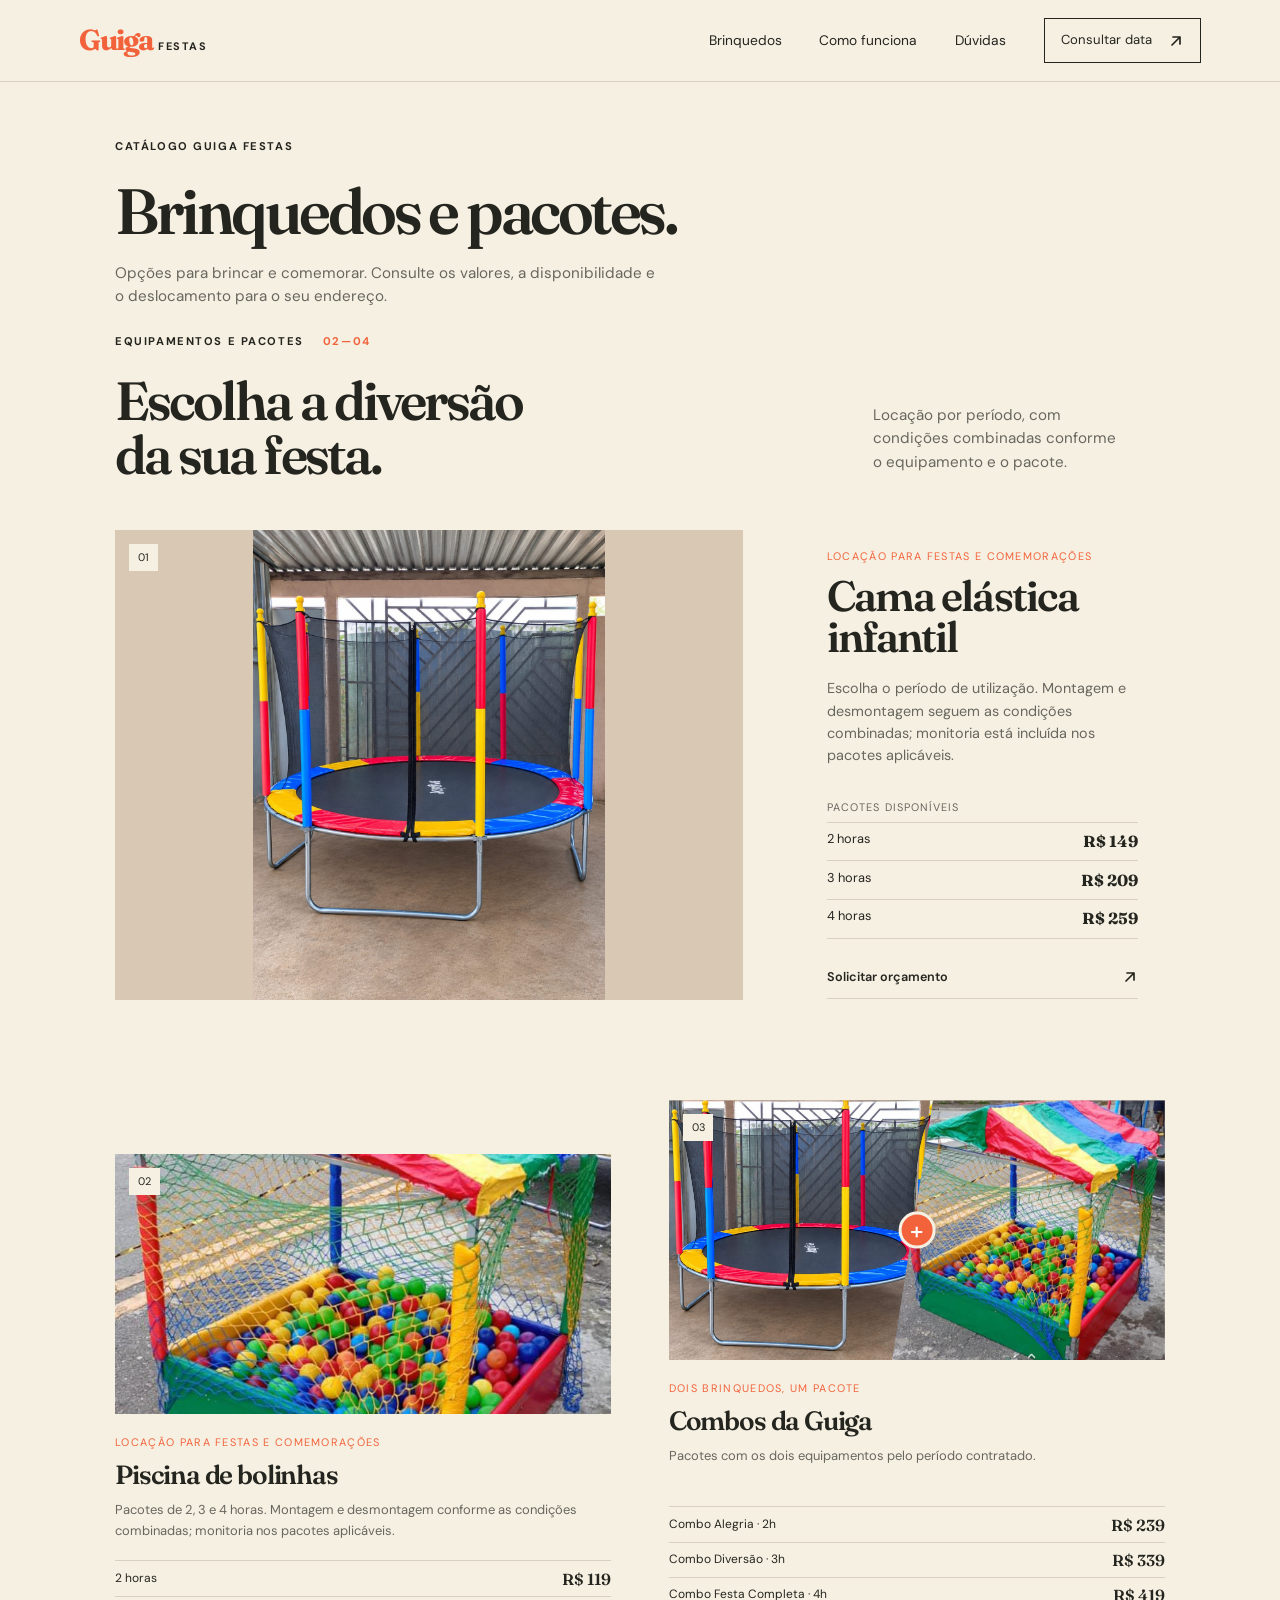
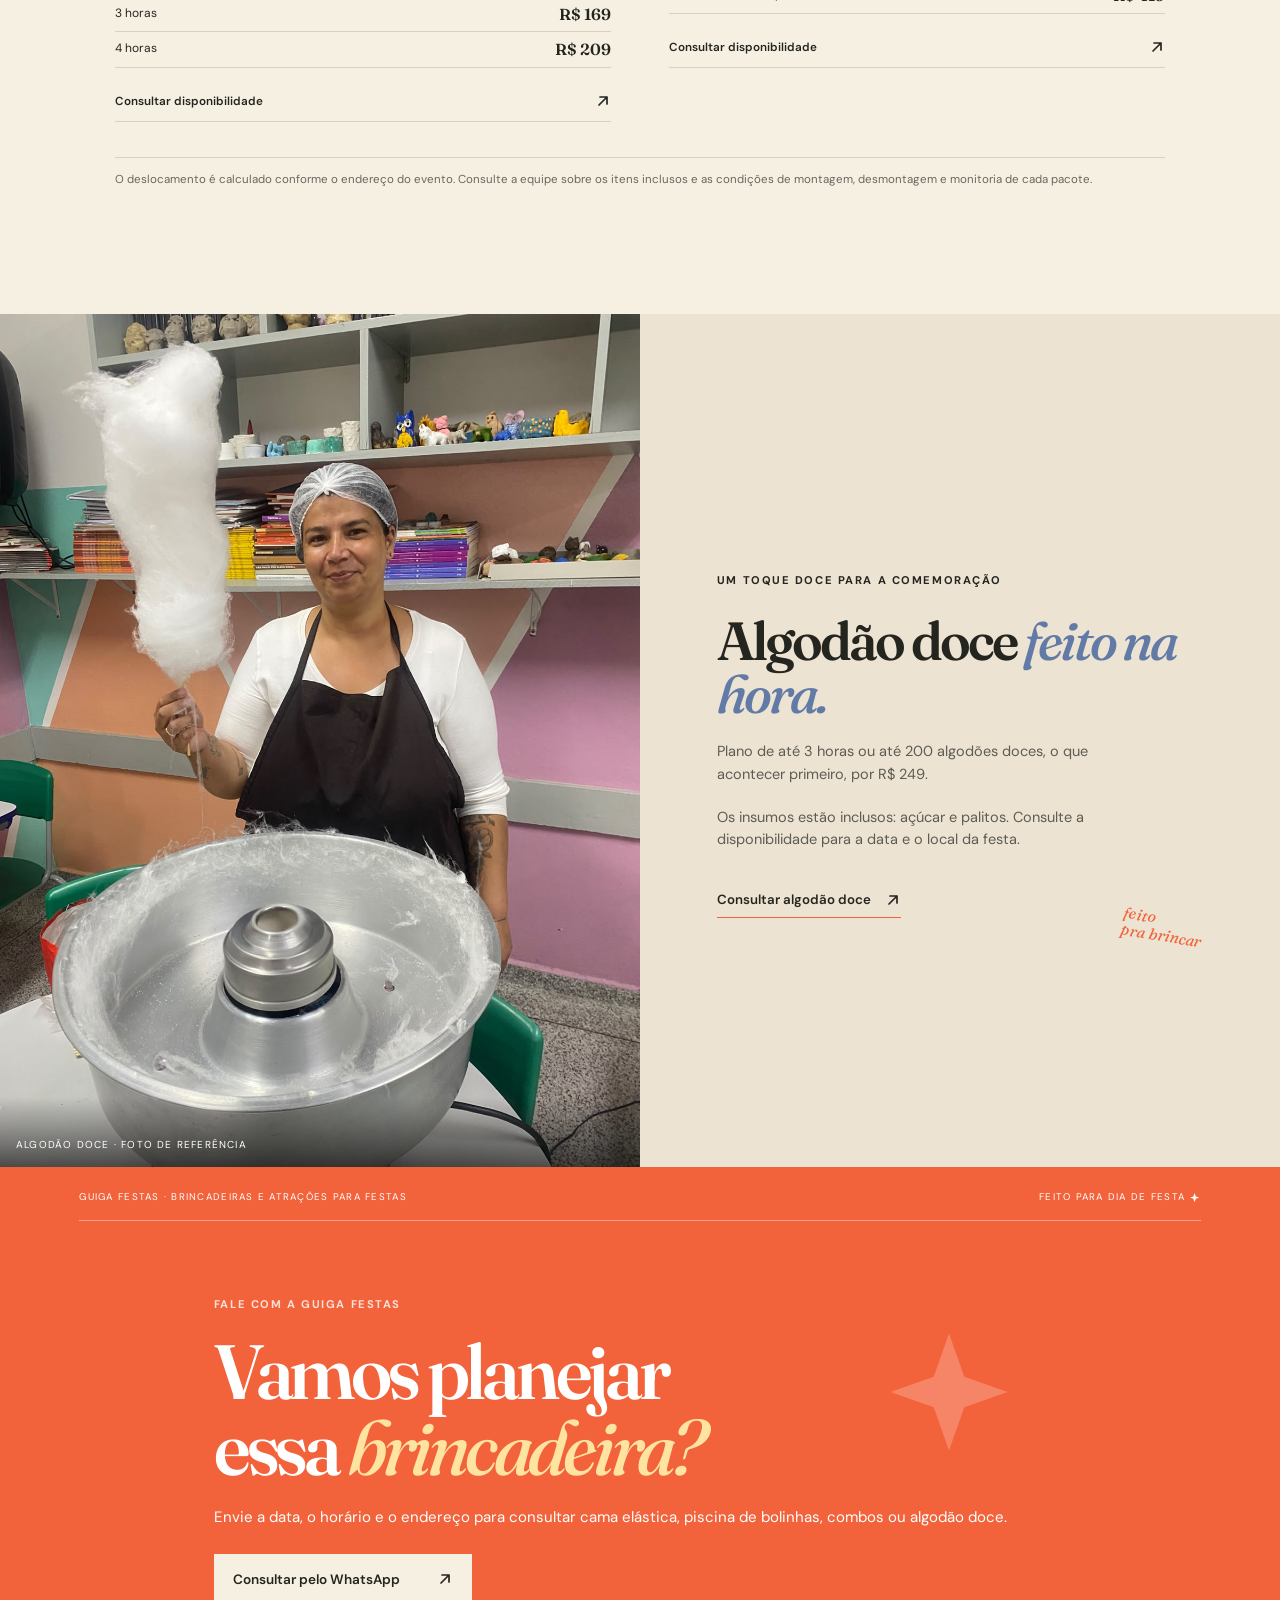
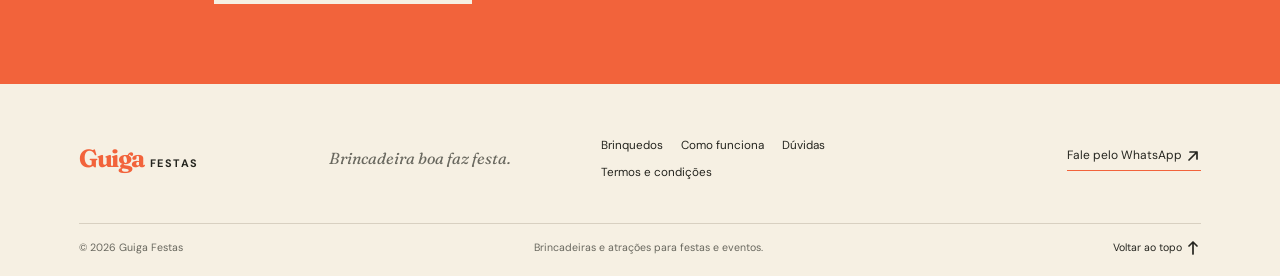
==== brinquedos.html @ c8b3c11b "Divide site Guiga Festas em páginas" ====
<!doctype html>
<html lang="pt-BR">
<head>
  <meta charset="utf-8">
  <meta name="viewport" content="width=device-width, initial-scale=1">
  <meta name="theme-color" content="#f6f0e3">
  <meta name="description" content="Conheça cama elástica, piscina de bolinhas, combos e algodão doce da Guiga Festas. Consulte pacotes e disponibilidade.">
  <title>Brinquedos e pacotes — Guiga Festas</title>
  <link rel="preconnect" href="https://fonts.googleapis.com">
  <link rel="preconnect" href="https://fonts.gstatic.com" crossorigin>
  <link href="https://fonts.googleapis.com/css2?family=DM+Sans:wght@400;500;600;700&family=Fraunces:opsz,wght@9..144,500;9..144,600;9..144,700&display=swap" rel="stylesheet">
  <link rel="stylesheet" href="styles.css">
  <script src="script.js" defer></script>
</head>
<body id="topo">
  <a class="skip-link" href="#conteudo">Pular para o conteúdo</a>
  <header class="site-header">
    <a class="wordmark" href="index.html#inicio" aria-label="Guiga Festas, início"><span>Guiga</span><small>Festas</small></a>
    <button class="menu-toggle" aria-expanded="false" aria-controls="main-nav"><span class="menu-lines"></span><span class="sr-only">Abrir menu</span></button>
    <nav id="main-nav" class="main-nav" aria-label="Navegação principal">
      <a href="brinquedos.html">Brinquedos</a><a href="como-funciona.html">Como funciona</a><a href="duvidas.html">Dúvidas</a>
      <a class="nav-cta" data-whatsapp="Quero pedir um orçamento" href="#">Consultar data <svg class="ui-icon" viewBox="0 0 16 16" aria-hidden="true" focusable="false"><path d="M4 12 12 4M5 4h7v7"/></svg></a>
    </nav>
  </header>
  <main id="conteudo">
    <div class="page-heading page-heading-compact section-wrap"><p class="eyebrow">Catálogo Guiga Festas</p><h1>Brinquedos e pacotes.</h1><p>Opções para brincar e comemorar. Consulte os valores, a disponibilidade e o deslocamento para o seu endereço.</p></div>
<section class="catalog section-wrap" id="brinquedos" aria-labelledby="catalog-title">
      <div class="section-heading"><div><p class="eyebrow">Equipamentos e pacotes <span>02—04</span></p><h2 id="catalog-title">Escolha a diversão<br>da sua festa.</h2></div><p class="section-lede">Locação por período, com condições combinadas conforme o equipamento e o pacote.</p></div>
      <article class="product-feature">
        <div class="product-photo feature-photo"><img src="assets/cama-elastica.jpg" alt="Cama elástica colorida com rede de proteção da Guiga Festas" loading="lazy"><span class="photo-index">01</span></div>
        <div class="product-info feature-info"><p class="product-kicker">Locação para festas e comemorações</p><h3>Cama elástica<br>infantil</h3><p>Escolha o período de utilização. Montagem e desmontagem seguem as condições combinadas; monitoria está incluída nos pacotes aplicáveis.</p><div class="feature-packages"><p class="package-label">Pacotes disponíveis</p><ul><li><span>2 horas</span><strong>R$ 149</strong></li><li><span>3 horas</span><strong>R$ 209</strong></li><li><span>4 horas</span><strong>R$ 259</strong></li></ul></div><a class="arrow-link" href="#consultar" data-whatsapp="Cama elástica infantil">Solicitar orçamento <svg class="ui-icon" viewBox="0 0 16 16" aria-hidden="true" focusable="false"><path d="M4 12 12 4M5 4h7v7"/></svg></a></div>
      </article>
      <div class="product-grid">
        <article class="product-item product-balls"><div class="product-photo"><img src="assets/piscina-bolinhas.jpg" alt="Piscina de bolinhas colorida da Guiga Festas" loading="lazy"><span class="photo-index">02</span></div><div class="item-title"><div><p class="product-kicker">Locação para festas e comemorações</p><h3>Piscina de bolinhas</h3></div></div><p>Pacotes de 2, 3 e 4 horas. Montagem e desmontagem conforme as condições combinadas; monitoria nos pacotes aplicáveis.</p><ul class="package-list" aria-label="Pacotes de piscina de bolinhas"><li><span>2 horas</span><strong>R$ 119</strong></li><li><span>3 horas</span><strong>R$ 169</strong></li><li><span>4 horas</span><strong>R$ 209</strong></li></ul><a class="arrow-link" href="#consultar" data-whatsapp="Piscina de bolinhas">Consultar disponibilidade <svg class="ui-icon" viewBox="0 0 16 16" aria-hidden="true" focusable="false"><path d="M4 12 12 4M5 4h7v7"/></svg></a></article>
        <article class="product-item product-combo"><div class="product-photo combo-visual"><img class="combo-trampoline" src="assets/cama-elastica.jpg" alt="Cama elástica incluída no combo" loading="lazy"><img class="combo-balls" src="assets/piscina-bolinhas.jpg" alt="Piscina de bolinhas incluída no combo" loading="lazy"><span class="combo-plus" aria-hidden="true">+</span><span class="photo-index">03</span></div><div class="item-title"><div><p class="product-kicker">Dois brinquedos, um pacote</p><h3>Combos da Guiga</h3></div></div><p>Pacotes com os dois equipamentos pelo período contratado.</p><ul class="package-list" aria-label="Pacotes combo"><li><span>Combo Alegria · 2h</span><strong>R$ 239</strong></li><li><span>Combo Diversão · 3h</span><strong>R$ 339</strong></li><li><span>Combo Festa Completa · 4h</span><strong>R$ 419</strong></li></ul><a class="arrow-link" href="#consultar" data-whatsapp="Combo cama elástica + piscina de bolinhas">Consultar disponibilidade <svg class="ui-icon" viewBox="0 0 16 16" aria-hidden="true" focusable="false"><path d="M4 12 12 4M5 4h7v7"/></svg></a></article>
      </div>
      <p class="price-note">O deslocamento é calculado conforme o endereço do evento. Consulte a equipe sobre os itens inclusos e as condições de montagem, desmontagem e monitoria de cada pacote.</p>
    </section><section class="about" aria-labelledby="about-title"><div class="about-photo"><img src="assets/algodao-doce.jpg" alt="Algodão doce sendo preparado para uma festa" loading="lazy"><span class="photo-caption">ALGODÃO DOCE · FOTO DE REFERÊNCIA</span></div><div class="about-copy"><p class="eyebrow">Um toque doce para a comemoração</p><h2 id="about-title">Algodão doce <em>feito na hora.</em></h2><p>Plano de até 3 horas ou até 200 algodões doces, o que acontecer primeiro, por R$ 249.</p><p>Os insumos estão inclusos: açúcar e palitos. Consulte a disponibilidade para a data e o local da festa.</p><a class="text-link" data-whatsapp="Algodão doce — plano de até 3 horas ou até 200 unidades, R$ 249" href="#">Consultar algodão doce <svg class="ui-icon" viewBox="0 0 16 16" aria-hidden="true" focusable="false"><path d="M4 12 12 4M5 4h7v7"/></svg></a><span class="scribble" aria-hidden="true">feito<br>pra brincar</span></div></section><section class="closing" id="consultar"><div class="closing-top"><span>GUIGA FESTAS · BRINCADEIRAS E ATRAÇÕES PARA FESTAS</span><span>FEITO PARA DIA DE FESTA <svg class="star-mark" viewBox="0 0 16 16" aria-hidden="true" focusable="false"><path d="M8 1.5 9.7 6.3 14.5 8 9.7 9.7 8 14.5 6.3 9.7 1.5 8 6.3 6.3 8 1.5Z"/></svg></span></div><div class="closing-body"><p class="eyebrow">Fale com a Guiga Festas</p><h2>Vamos planejar<br>essa <em>brincadeira?</em></h2><p>Envie a data, o horário e o endereço para consultar cama elástica, piscina de bolinhas, combos ou algodão doce.</p><a class="button button-light" data-whatsapp="Quero pedir um orçamento" href="#">Consultar pelo WhatsApp <svg class="ui-icon" viewBox="0 0 16 16" aria-hidden="true" focusable="false"><path d="M4 12 12 4M5 4h7v7"/></svg></a><span class="closing-star" aria-hidden="true"><svg class="star-mark" viewBox="0 0 16 16" aria-hidden="true" focusable="false"><path d="M8 1.5 9.7 6.3 14.5 8 9.7 9.7 8 14.5 6.3 9.7 1.5 8 6.3 6.3 8 1.5Z"/></svg></span></div></section>
  </main>
  <footer class="site-footer"><a class="wordmark footer-mark" href="index.html#inicio"><span>Guiga</span><small>Festas</small></a><p>Brincadeira boa faz festa.</p><nav aria-label="Links do rodapé"><a href="brinquedos.html">Brinquedos</a><a href="como-funciona.html">Como funciona</a><a href="duvidas.html">Dúvidas</a><a href="termos.html">Termos e condições</a></nav><a class="footer-contact" data-whatsapp="Quero pedir um orçamento" href="#">Fale pelo WhatsApp <svg class="ui-icon" viewBox="0 0 16 16" aria-hidden="true" focusable="false"><path d="M4 12 12 4M5 4h7v7"/></svg></a><div class="footer-bottom"><span>© <span id="current-year"></span> Guiga Festas</span><span>Brincadeiras e atrações para festas e eventos.</span><a href="#topo">Voltar ao topo <svg class="ui-icon" viewBox="0 0 16 16" aria-hidden="true" focusable="false"><path d="M8 14V2M4 6l4-4 4 4"/></svg></a></div></footer>
</body>
</html>
---- styles.css ----
:root{--paper:#f6f0e3;--ink:#25251f;--muted:#68675e;--orange:#f2633b;--coral:#e99779;--blue:#627aa6;--line:#d8d0c1;--serif:'Fraunces',Georgia,serif;--sans:'DM Sans',Arial,sans-serif}*{box-sizing:border-box}html{scroll-behavior:smooth;scroll-padding-top:88px}body{margin:0;background:var(--paper);color:var(--ink);font-family:var(--sans);font-size:16px;line-height:1.55}img{display:block;width:100%;height:100%;object-fit:cover}a{color:inherit;text-decoration:none}button{font:inherit}.skip-link{position:absolute;top:-50px;left:1rem;background:var(--ink);color:white;padding:.7rem;z-index:20}.skip-link:focus{top:1rem}.sr-only{position:absolute;width:1px;height:1px;padding:0;margin:-1px;overflow:hidden;clip:rect(0,0,0,0);white-space:nowrap;border:0}.site-header{height:82px;padding:0 6.2%;display:flex;align-items:center;justify-content:space-between;border-bottom:1px solid var(--line);position:relative;z-index:10;background:var(--paper)}.wordmark{display:flex;align-items:baseline;gap:.35rem;font-family:var(--serif);font-weight:700;letter-spacing:-.06em;font-size:1.8rem;color:var(--orange)}.wordmark small{font:700 .68rem var(--sans);letter-spacing:.14em;text-transform:uppercase;color:var(--ink)}.main-nav{display:flex;align-items:center;gap:2.35rem;font-size:.86rem}.main-nav>a:not(.nav-cta),.site-footer nav a{transition:color .2s}.main-nav>a:hover,.site-footer nav a:hover{color:var(--orange)}.nav-cta{border:1px solid var(--ink);padding:.72rem 1rem;display:flex;gap:1rem;align-items:center;font-size:.82rem}.ui-icon{display:inline-block;width:1rem;height:1rem;flex:none;vertical-align:middle;fill:none;stroke:currentColor;stroke-width:1.7;stroke-linecap:round;stroke-linejoin:round}.menu-toggle{display:none}.hero{position:relative;min-height:610px;padding:46px 6.2% 58px;display:grid;grid-template-columns:.87fr 1.13fr;gap:5.3%;align-items:center;max-width:1600px;margin:auto}.hero-copy{padding:22px 0 30px 4%}.eyebrow{font-size:.7rem;text-transform:uppercase;letter-spacing:.14em;font-weight:700;display:flex;align-items:center;gap:.7rem;margin:0 0 1.5rem}.eyebrow-line{width:28px;height:1px;background:var(--orange)}.hero h1,.section-heading h2,.about-copy h2,.steps h2,.gallery-heading h2,.faq h2,.closing h2{font:600 clamp(3rem,5vw,5.15rem)/.99 var(--serif);letter-spacing:-.055em;margin:0}.hero h1 em,.about-copy h2 em,.closing h2 em{font-weight:500;color:var(--orange)}.hero-intro{max-width:380px;font-size:1.03rem;color:#56564e;margin:1.5rem 0 1.7rem}.hero-actions{display:flex;align-items:center;gap:1.35rem;flex-wrap:wrap}.button{display:inline-flex;align-items:center;justify-content:space-between;gap:2.3rem;padding:.9rem 1.2rem;font-weight:600;font-size:.85rem;min-height:50px;transition:transform .2s,background .2s}.button:hover{transform:translateY(-2px)}.button-dark{background:var(--ink);color:var(--paper)}.button-dark:hover{background:var(--orange)}.text-link{display:inline-flex;align-items:center;gap:.9rem;border-bottom:1px solid var(--orange);padding:.45rem 0;font-size:.83rem;font-weight:600}.hero-note{border-top:1px solid var(--line);padding-top:1rem;margin-top:2.5rem;font-size:.75rem;line-height:1.5;color:var(--muted)}.hero-visual{height:500px;position:relative;background:#dfc3a4}.hero-visual>img{object-position:center 48%}.photo-caption{position:absolute;bottom:0;left:0;right:0;background:linear-gradient(transparent,rgba(0,0,0,.63));color:white;padding:2.5rem 1rem .9rem;display:flex;justify-content:space-between;align-items:end;font-size:.63rem;letter-spacing:.08em;text-transform:uppercase}.photo-caption span:last-child{text-transform:none;letter-spacing:0;font-size:.72rem}.image-stamp{position:absolute;left:-48px;top:30px;width:116px;height:116px;border-radius:50%;background:var(--orange);color:#fff;text-align:center;display:grid;place-content:center;font:600 1rem/1.05 var(--serif);transform:rotate(-9deg);box-shadow:0 0 0 7px var(--paper)}.image-stamp .star-mark{width:1.2rem;height:1.2rem;margin-top:6px;fill:currentColor}.hero-side-label{position:absolute;right:1.4%;top:46%;writing-mode:vertical-rl;font-size:.58rem;letter-spacing:.14em;color:var(--muted)}.service-strip{border-top:1px solid var(--line);border-bottom:1px solid var(--line);margin:0 6.2%;display:flex;justify-content:space-around;align-items:center;gap:1rem;padding:1rem 0;color:#53534a}.service-strip p{font-size:.79rem;margin:0}.service-strip .star-mark{color:var(--orange);width:.7rem;height:.7rem;flex:none;fill:currentColor}.section-wrap{max-width:1440px;margin:auto;padding-left:9%;padding-right:9%}.catalog{padding-top:118px;padding-bottom:125px}.section-heading{display:flex;align-items:end;justify-content:space-between;margin-bottom:3.1rem}.section-heading .eyebrow span,.steps-heading .eyebrow span,.gallery-heading .eyebrow span,.faq-intro .eyebrow span{color:var(--orange);margin-left:.5rem}.section-heading h2,.steps h2,.gallery-heading h2,.faq h2{font-size:clamp(2.8rem,4.2vw,4.2rem)}.section-lede{max-width:250px;margin:0 4% .4rem 0;color:var(--muted);font-size:.95rem}.product-feature{display:grid;grid-template-columns:1.3fr .7fr;gap:8%;align-items:center}.product-photo{display:block;position:relative;overflow:hidden;background:#d9c8b4}.product-photo img{transition:transform .6s cubic-bezier(.2,.7,.2,1)}.product-photo:hover img{transform:scale(1.035)}.feature-photo{height:470px}.feature-photo img{object-fit:contain;background:#d9c8b4}.photo-index{position:absolute;top:14px;left:14px;background:var(--paper);font-size:.68rem;padding:.3rem .55rem}.feature-info{padding:1rem 8% 0 0}.product-kicker{font-size:.68rem;color:var(--orange);text-transform:uppercase;letter-spacing:.12em;margin:0 0 .7rem}.product-info h3,.product-item h3{font:600 2.65rem/.98 var(--serif);letter-spacing:-.045em;margin:0}.feature-info>p:not(.product-kicker){font-size:.9rem;color:var(--muted);max-width:300px;margin:1.15rem 0 2rem}.product-bottom{border-top:1px solid var(--line);padding-top:1rem;display:grid;gap:1.2rem}.price{font-size:.72rem;color:var(--muted)}.price strong{display:block;color:var(--ink);font:600 1.4rem var(--serif);margin-top:.1rem}.arrow-link{display:flex;justify-content:space-between;align-items:center;font-weight:600;font-size:.79rem;border-bottom:1px solid var(--line);padding:.7rem 0;transition:color .2s}.arrow-link:hover{color:var(--orange)}.product-grid{display:grid;grid-template-columns:1fr 1fr;gap:5.5%;margin-top:100px;align-items:start}.product-item .product-photo{height:260px;margin-bottom:1.2rem}.product-balls{margin-top:54px}.product-combo{margin-top:0}.product-slide{margin-top:92px}.item-title{display:flex;justify-content:space-between;align-items:end;gap:.5rem}.item-title h3{font-size:1.65rem}.item-title .price{text-align:right;white-space:nowrap}.item-title .price strong{font-size:1.13rem}.product-item>p:not(.product-kicker){color:var(--muted);font-size:.81rem;min-height:44px}.product-item .arrow-link{font-size:.73rem}.package-list{list-style:none;padding:0;margin:1rem 0 .8rem;border-top:1px solid var(--line)}.package-list li{display:flex;justify-content:space-between;gap:.7rem;padding:.45rem 0;border-bottom:1px solid var(--line);font-size:.75rem}.package-list li strong{font:600 1rem var(--serif);white-space:nowrap}.price-note{font-size:.72rem;color:var(--muted);margin:2.2rem 0 0;border-top:1px solid var(--line);padding-top:.8rem}.about{background:#ece3d2;display:grid;grid-template-columns:1fr 1fr;min-height:580px}.about-photo{position:relative;min-height:580px}.about-photo img{object-position:center 45%}.about-photo .photo-caption{font-size:.63rem;letter-spacing:.12em}.about-copy{padding:100px 13% 90px 12%;position:relative;align-self:center}.about-copy h2{font-size:clamp(2.8rem,4.2vw,4.25rem)}.about-copy h2 em{color:var(--blue)}.about-copy>p:not(.eyebrow){font-size:.91rem;color:#5e5c53;max-width:420px;margin:1.3rem 0}.about-copy .text-link{margin-top:.6rem}.scribble{position:absolute;right:12%;bottom:12%;font:italic 1rem var(--serif);color:var(--orange);transform:rotate(9deg);line-height:1.08}.steps{padding-top:124px;padding-bottom:126px;display:grid;grid-template-columns:.8fr 1.2fr;gap:10%;align-items:start}.steps-list{list-style:none;padding:0;margin:0}.steps-list li{display:grid;grid-template-columns:58px 1fr 28px;gap:1rem;padding:1.55rem 0;border-top:1px solid var(--line);align-items:start}.steps-list li:last-child{border-bottom:1px solid var(--line)}.step-no{font:500 1.65rem var(--serif);color:var(--orange)}.steps-list h3{font:600 1.25rem var(--serif);margin:0}.steps-list p{font-size:.82rem;color:var(--muted);margin:.4rem 0 0;max-width:390px}.step-mark{color:var(--orange);display:flex;align-items:center;justify-content:center}.step-mark .ui-icon{width:1rem;height:1rem}.step-mark .star-mark{width:1rem;height:1rem;fill:currentColor}.party-gallery{position:relative;min-height:630px;background:#e8dcc8;padding:70px 9%;display:grid;grid-template-columns:1.05fr .9fr .92fr;gap:2.4%;align-items:center;overflow:hidden}.gallery-heading{align-self:start;padding-top:24px}.gallery-heading h2{font-size:clamp(2.5rem,3.4vw,3.5rem)}.gallery-heading>p:last-child{font-size:.82rem;color:var(--muted);margin-top:1.2rem}.party-gallery figure{margin:75px 0 0;position:relative}.party-gallery figure img{height:320px}.party-gallery .gallery-one img{height:385px}.party-gallery .gallery-three{margin-top:8px}.party-gallery figcaption{font-size:.63rem;color:var(--muted);padding-top:.5rem}.gallery-doodle{position:absolute;right:11%;top:30px;font:italic 1.1rem var(--serif);color:var(--orange);transform:rotate(8deg)}.faq{padding-top:120px;padding-bottom:130px;display:grid;grid-template-columns:.8fr 1.2fr;gap:11%}.faq-intro>p:not(.eyebrow){font-size:.85rem;color:var(--muted);max-width:290px;margin:1.2rem 0}.faq-intro .text-link{margin-top:.5rem}.faq-list details{border-top:1px solid var(--line)}.faq-list details:last-child{border-bottom:1px solid var(--line)}.faq-list summary{list-style:none;cursor:pointer;position:relative;padding:1.22rem 38px 1.22rem 0;font:600 1.08rem var(--serif)}.faq-list summary::-webkit-details-marker{display:none}.faq-list summary span:before,.faq-list summary span:after{content:"";position:absolute;right:5px;top:50%;width:16px;height:1px;background:var(--orange);transition:transform .2s}.faq-list summary span:after{transform:rotate(90deg)}.faq-list details[open] summary span:after{transform:rotate(0)}.faq-list details p{font-size:.83rem;color:var(--muted);max-width:540px;margin:0;padding:0 30px 1.35rem 0}.closing{background:var(--orange);color:#fff;padding:22px 6.2% 68px;position:relative;overflow:hidden}.closing-top{display:flex;justify-content:space-between;border-bottom:1px solid rgba(255,255,255,.4);padding-bottom:1rem;font-size:.61rem;letter-spacing:.13em}.closing-top .star-mark{width:.7rem;height:.7rem;vertical-align:middle;fill:currentColor}.closing-body{padding:75px 0 12px 12%;position:relative}.closing-body .eyebrow{color:rgba(255,255,255,.8);margin-bottom:1.3rem}.closing h2{font-size:clamp(3.2rem,6vw,5.9rem)}.closing h2 em{color:#ffe3a1}.closing-body>p:not(.eyebrow){margin:1.2rem 0 1.6rem;font-size:.94rem}.button-light{background:var(--paper);color:var(--ink)}.button-light:hover{background:#ffe3a1}.closing-star{position:absolute;right:16%;top:25%;width:9rem;height:9rem;fill:rgba(255,255,255,.22)}.closing-star .star-mark{width:100%;height:100%}.site-footer{padding:48px 6.2% 20px;display:grid;grid-template-columns:1fr 1.1fr 1.2fr 1.3fr;gap:1rem;align-items:center}.footer-mark{font-size:1.55rem}.site-footer>p{font:italic 1rem var(--serif);color:var(--muted)}.site-footer nav{display:flex;gap:1.1rem;font-size:.73rem}.footer-contact{justify-self:end;font-size:.75rem;border-bottom:1px solid var(--orange);padding-bottom:.35rem}.footer-bottom{grid-column:1/-1;border-top:1px solid var(--line);margin-top:1.4rem;padding-top:1rem;display:flex;justify-content:space-between;gap:1rem;color:var(--muted);font-size:.66rem}.footer-bottom a{color:var(--ink)}:focus-visible{outline:3px solid var(--blue);outline-offset:4px}
@media(max-width:1000px){.hero{padding-left:5%;padding-right:5%;gap:4%;grid-template-columns:.9fr 1.1fr;min-height:560px}.hero-visual{height:440px}.hero-copy{padding-left:1%}.hero h1{font-size:clamp(3rem,6vw,4.3rem)}.hero-side-label{display:none}.section-wrap{padding-left:7%;padding-right:7%}.product-grid{gap:3%}.item-title{display:block}.item-title .price{text-align:left;display:block;margin-top:.5rem}.party-gallery{padding-left:6%;padding-right:6%;grid-template-columns:.95fr 1fr 1fr}.party-gallery figure img{height:270px}.party-gallery .gallery-one img{height:330px}.site-footer{grid-template-columns:1fr 1fr}.site-footer nav{justify-content:flex-start}.footer-contact{justify-self:start}.footer-bottom{flex-wrap:wrap}}
@media(max-width:700px){html{scroll-padding-top:68px}.site-header{height:68px;padding:0 5%}.wordmark{font-size:1.55rem}.menu-toggle{display:block;border:0;background:none;width:46px;height:46px;position:relative;z-index:12;cursor:pointer}.menu-lines,.menu-lines:before,.menu-lines:after{position:absolute;width:21px;height:1.5px;background:var(--ink);left:12px;top:22px;content:"";transition:transform .2s}.menu-lines:before{left:0;top:-6px}.menu-lines:after{left:0;top:6px}.menu-toggle[aria-expanded=true] .menu-lines{background:transparent}.menu-toggle[aria-expanded=true] .menu-lines:before{transform:translateY(6px) rotate(45deg)}.menu-toggle[aria-expanded=true] .menu-lines:after{transform:translateY(-6px) rotate(-45deg)}.main-nav{display:none;position:absolute;left:0;right:0;top:68px;background:var(--paper);border-bottom:1px solid var(--line);padding:1rem 5% 1.4rem;align-items:stretch;gap:0;flex-direction:column}.main-nav.is-open{display:flex}.main-nav>a:not(.nav-cta){padding:.88rem 0;border-bottom:1px solid var(--line)}.nav-cta{margin-top:1rem;justify-content:space-between}.hero{display:flex;flex-direction:column;align-items:stretch;padding:38px 5% 38px;gap:1.8rem}.hero-copy{padding:0}.hero .eyebrow{margin-bottom:1rem}.hero h1{font-size:clamp(3.25rem,12vw,4.7rem);max-width:550px}.hero-intro{font-size:.94rem;margin:1.15rem 0 1.3rem;max-width:440px}.hero-actions{gap:1rem}.button{min-height:48px}.hero-note{display:none}.hero-visual{height:380px;margin-left:8%;}.image-stamp{width:94px;height:94px;left:-32px;top:18px;font-size:.82rem;box-shadow:0 0 0 5px var(--paper)}.photo-caption{padding:2.3rem .65rem .65rem;font-size:.55rem}.photo-caption span:last-child{font-size:.62rem}.service-strip{margin:0 5%;justify-content:center;flex-wrap:wrap;overflow:visible;gap:.65rem .85rem;padding:.9rem 0;white-space:normal}.service-strip p{font-size:.66rem}.service-strip span{font-size:.58rem}.section-wrap{padding-left:6%;padding-right:6%}.catalog{padding-top:78px;padding-bottom:78px}.section-heading{display:block;margin-bottom:2rem}.section-heading h2,.steps h2,.gallery-heading h2,.faq h2{font-size:clamp(2.8rem,10vw,3.6rem)}.section-lede{margin:1.1rem 0 0;max-width:300px}.product-feature{grid-template-columns:1fr;gap:1.2rem}.feature-photo{height:340px}.feature-photo img{object-fit:contain;background:#d9c8b4}.feature-info{padding:0}.product-info h3{font-size:2.5rem}.feature-info>p:not(.product-kicker){margin:.8rem 0 1.2rem}.product-bottom{grid-template-columns:1fr 1.3fr;align-items:center;gap:1rem}.product-grid{grid-template-columns:1fr;gap:3rem;margin-top:62px}.product-balls,.product-slide{margin-top:0}.product-item .product-photo{height:200px;margin-bottom:.85rem}.product-combo{margin-top:0}.item-title{display:block}.item-title h3{font-size:1.45rem}.item-title .price{margin-top:.4rem}.item-title .price strong{display:inline;margin-left:.2rem;font-size:1rem}.product-item>p:not(.product-kicker){font-size:.76rem;min-height:56px;margin:.6rem 0}.product-item .arrow-link{font-size:.68rem}.price-note{line-height:1.5;margin-top:1.6rem}.about{grid-template-columns:1fr}.about-photo{min-height:420px;height:420px}.about-photo img{object-position:center 55%}.about-copy{padding:60px 7% 72px}.about-copy h2{font-size:clamp(2.9rem,10vw,3.8rem)}.about-copy>p:not(.eyebrow){font-size:.86rem}.scribble{right:9%;bottom:17%}.steps{padding-top:80px;padding-bottom:80px;grid-template-columns:1fr;gap:2rem}.steps-list li{grid-template-columns:48px 1fr 22px;gap:.6rem;padding:1.15rem 0}.steps-list h3{font-size:1.12rem}.steps-list p{font-size:.78rem}.party-gallery{min-height:0;padding:60px 6%;grid-template-columns:1fr 1fr;gap:1rem}.gallery-heading{grid-column:1/-1;padding:0 0 .5rem}.gallery-heading>p:last-child{margin:.7rem 0 0}.party-gallery figure{margin:0}.party-gallery figure img,.party-gallery .gallery-one img{height:230px}.party-gallery .gallery-one{grid-column:1/-1;width:74%;}.party-gallery .gallery-two{margin-top:22px}.party-gallery .gallery-three{margin-top:0}.party-gallery figcaption{font-size:.57rem}.gallery-doodle{right:8%;top:34%;font-size:.9rem}.faq{padding-top:80px;padding-bottom:84px;grid-template-columns:1fr;gap:2rem}.faq-intro>p:not(.eyebrow){max-width:350px}.faq-list summary{font-size:1rem;padding:1rem 36px 1rem 0}.faq-list details p{font-size:.78rem}.closing{padding:18px 5% 52px}.closing-top{font-size:.49rem;gap:.5rem}.closing-top span:last-child{text-align:right}.closing-body{padding:62px 0 10px}.closing h2{font-size:clamp(3.1rem,11.5vw,4.4rem)}.closing-body>p:not(.eyebrow){max-width:280px;font-size:.84rem}.closing-star{right:2%;top:16%;width:5rem;height:5rem}.site-footer{padding:36px 6% 22px;grid-template-columns:1fr;gap:.7rem;text-align:center}.footer-mark{justify-self:center}.site-footer>p{font-size:.9rem;margin:.1rem 0}.site-footer nav{grid-column:1;justify-content:center;flex-wrap:wrap;gap:.75rem 1.1rem;margin:.35rem 0}.footer-contact{grid-column:1;justify-self:center}.footer-bottom{grid-column:1;margin-top:.8rem;display:grid;grid-template-columns:1fr;gap:.65rem;text-align:center;font-size:.68rem}.footer-bottom span:nth-child(2),.footer-bottom a{grid-column:1;grid-row:auto}}
@media(max-width:390px){.hero h1{font-size:3.05rem}.hero-visual{height:320px}.hero-actions{align-items:flex-start;flex-direction:column}.product-item .product-photo{height:170px}.item-title h3{font-size:1.3rem}.product-item .arrow-link{font-size:.62rem}.party-gallery figure img,.party-gallery .gallery-one img{height:190px}}
@media(prefers-reduced-motion:reduce){*,*::before,*::after{scroll-behavior:auto!important;transition:none!important;animation:none!important}}

.feature-packages{margin:1rem 0 1.1rem}.package-label{margin:0 0 .4rem;font-size:.68rem;text-transform:uppercase;letter-spacing:.1em;color:var(--muted)}.feature-packages ul{list-style:none;margin:0;padding:0;border-top:1px solid var(--line)}.feature-packages li{display:flex;justify-content:space-between;gap:1rem;padding:.4rem 0;border-bottom:1px solid var(--line);font-size:.8rem}.feature-packages li strong{font-family:var(--serif);font-size:1rem}.feature-info .arrow-link{margin-top:.8rem}.combo-visual{height:260px}.combo-visual img{position:absolute;inset:0;width:55%;height:100%;object-fit:cover}.combo-visual .combo-trampoline{clip-path:polygon(0 0,100% 0,86% 100%,0 100%)}.combo-visual .combo-balls{left:45%;clip-path:polygon(15% 0,100% 0,100% 100%,0 100%)}.combo-plus{position:absolute;left:50%;top:50%;transform:translate(-50%,-50%);width:2.3rem;height:2.3rem;display:grid;place-items:center;border-radius:50%;background:var(--orange);color:white;font:500 1.5rem/1 var(--sans);z-index:1;border:3px solid var(--paper)}

/* Páginas internas e apresentação compacta da página inicial */
.page-heading{padding-top:82px;padding-bottom:55px}
.page-heading h1{font:600 clamp(3rem,5vw,4.8rem)/.99 var(--serif);letter-spacing:-.055em;margin:0}
.page-heading h1 em{font-weight:500;color:var(--orange)}
.page-heading>p:last-child{max-width:540px;color:var(--muted);margin:1.2rem 0 0;font-size:.95rem}
.page-heading+.catalog{padding-top:0}
.page-heading+.steps,.page-heading+.faq{padding-top:0}
.home-options{padding-top:108px;padding-bottom:112px}
.home-options-grid{display:grid;grid-template-columns:1.12fr .88fr;gap:6%;align-items:end}
.home-option{display:block;min-width:0}
.home-option-main{margin-bottom:44px}
.home-option-photo{height:300px;position:relative;overflow:hidden;background:#d9c8b4}
.home-option-main .home-option-photo{height:390px}
.home-option-photo img{transition:transform .6s cubic-bezier(.2,.7,.2,1)}
.home-option:hover .home-option-photo img{transform:scale(1.035)}
.home-option-label{display:flex;justify-content:space-between;align-items:baseline;gap:1rem;padding:.75rem 0;border-bottom:1px solid var(--line)}
.home-option-label strong{font:600 1.35rem var(--serif)}
.home-option-label small{display:inline-flex;align-items:center;gap:.45rem;color:var(--muted);font-size:.7rem}
.home-options-note{margin:2rem 0 0;color:var(--muted);font-size:.88rem}
.home-options-note .text-link{margin-left:.45rem}
.home-process{background:#ece3d2;padding:66px 12%;display:grid;grid-template-columns:1.2fr .8fr;column-gap:12%;align-items:center}
.home-process h2,.process-details h2{font:600 clamp(2.4rem,4vw,3.65rem)/1.03 var(--serif);letter-spacing:-.05em;margin:0}
.home-process>p{color:#5e5c53;font-size:.9rem;margin:0}
.home-process>.text-link{grid-column:2;justify-self:start;margin-top:1rem}
.process-details{padding-top:100px;padding-bottom:110px;display:grid;grid-template-columns:.75fr 1.25fr;column-gap:10%;align-items:start}
.process-details>.eyebrow,.process-details>h2,.process-note{grid-column:1}
.process-details>.eyebrow{margin-bottom:1rem}
.process-detail-list{grid-column:2;grid-row:1/4}
.process-detail-list article{display:grid;grid-template-columns:50px 1fr;gap:1rem;padding:1.3rem 0;border-top:1px solid var(--line)}
.process-detail-list article:last-child{border-bottom:1px solid var(--line)}
.process-detail-list article>span,.legal-number{font:500 1.55rem var(--serif);color:var(--orange)}
.process-detail-list h3{font:600 1.2rem var(--serif);margin:0}
.process-detail-list p{font-size:.82rem;color:var(--muted);max-width:460px;margin:.4rem 0 0}
.process-note{font-size:.78rem;color:var(--muted);margin:1.4rem 0 0}
.legal-content{padding-bottom:110px}
.legal-content>section{display:grid;grid-template-columns:54px 1fr;gap:1rem;padding:1.4rem 0;border-top:1px solid var(--line)}
.legal-content h2{font:600 1.55rem/1.1 var(--serif);margin:0}
.legal-content p{max-width:760px;color:var(--muted);font-size:.86rem;margin:.65rem 0 0}
.legal-note{margin-top:2rem;padding:1.35rem 1.5rem;background:#ece3d2;max-width:820px}
.legal-note strong{font:600 1.15rem var(--serif)}
.legal-note p{color:#5e5c53;margin-top:.4rem}
.site-footer nav{flex-wrap:wrap;row-gap:.6rem}
@media(max-width:700px){
  .page-heading{padding:54px 6% 32px}
  .page-heading h1{font-size:clamp(2.75rem,10vw,3.7rem)}
  .home-options{padding-top:76px;padding-bottom:78px}
  .home-options-grid{grid-template-columns:1fr;gap:2rem}
  .home-option-main{margin:0}
  .home-option-photo,.home-option-main .home-option-photo{height:250px}
  .home-option-label{align-items:flex-start;flex-direction:column;gap:.35rem}
  .home-process{padding:48px 7%;grid-template-columns:1fr;gap:1rem}
  .home-process>.text-link{grid-column:1;margin-top:.2rem}
  .process-details{padding-top:72px;padding-bottom:76px;grid-template-columns:1fr;gap:1.7rem}
  .process-details>.eyebrow,.process-details>h2,.process-note,.process-detail-list{grid-column:1;grid-row:auto}
  .process-detail-list article{grid-template-columns:40px 1fr;gap:.7rem;padding:1rem 0}
  .process-note{margin-top:0}
  .legal-content{padding-bottom:78px}
  .legal-content>section{grid-template-columns:34px 1fr;gap:.65rem;padding:1.1rem 0}
  .legal-content h2{font-size:1.3rem}
  .legal-content p{font-size:.8rem}
  .legal-note{padding:1rem}
  .site-footer nav{justify-content:center}
}

.page-heading-compact{padding-top:56px;padding-bottom:24px}
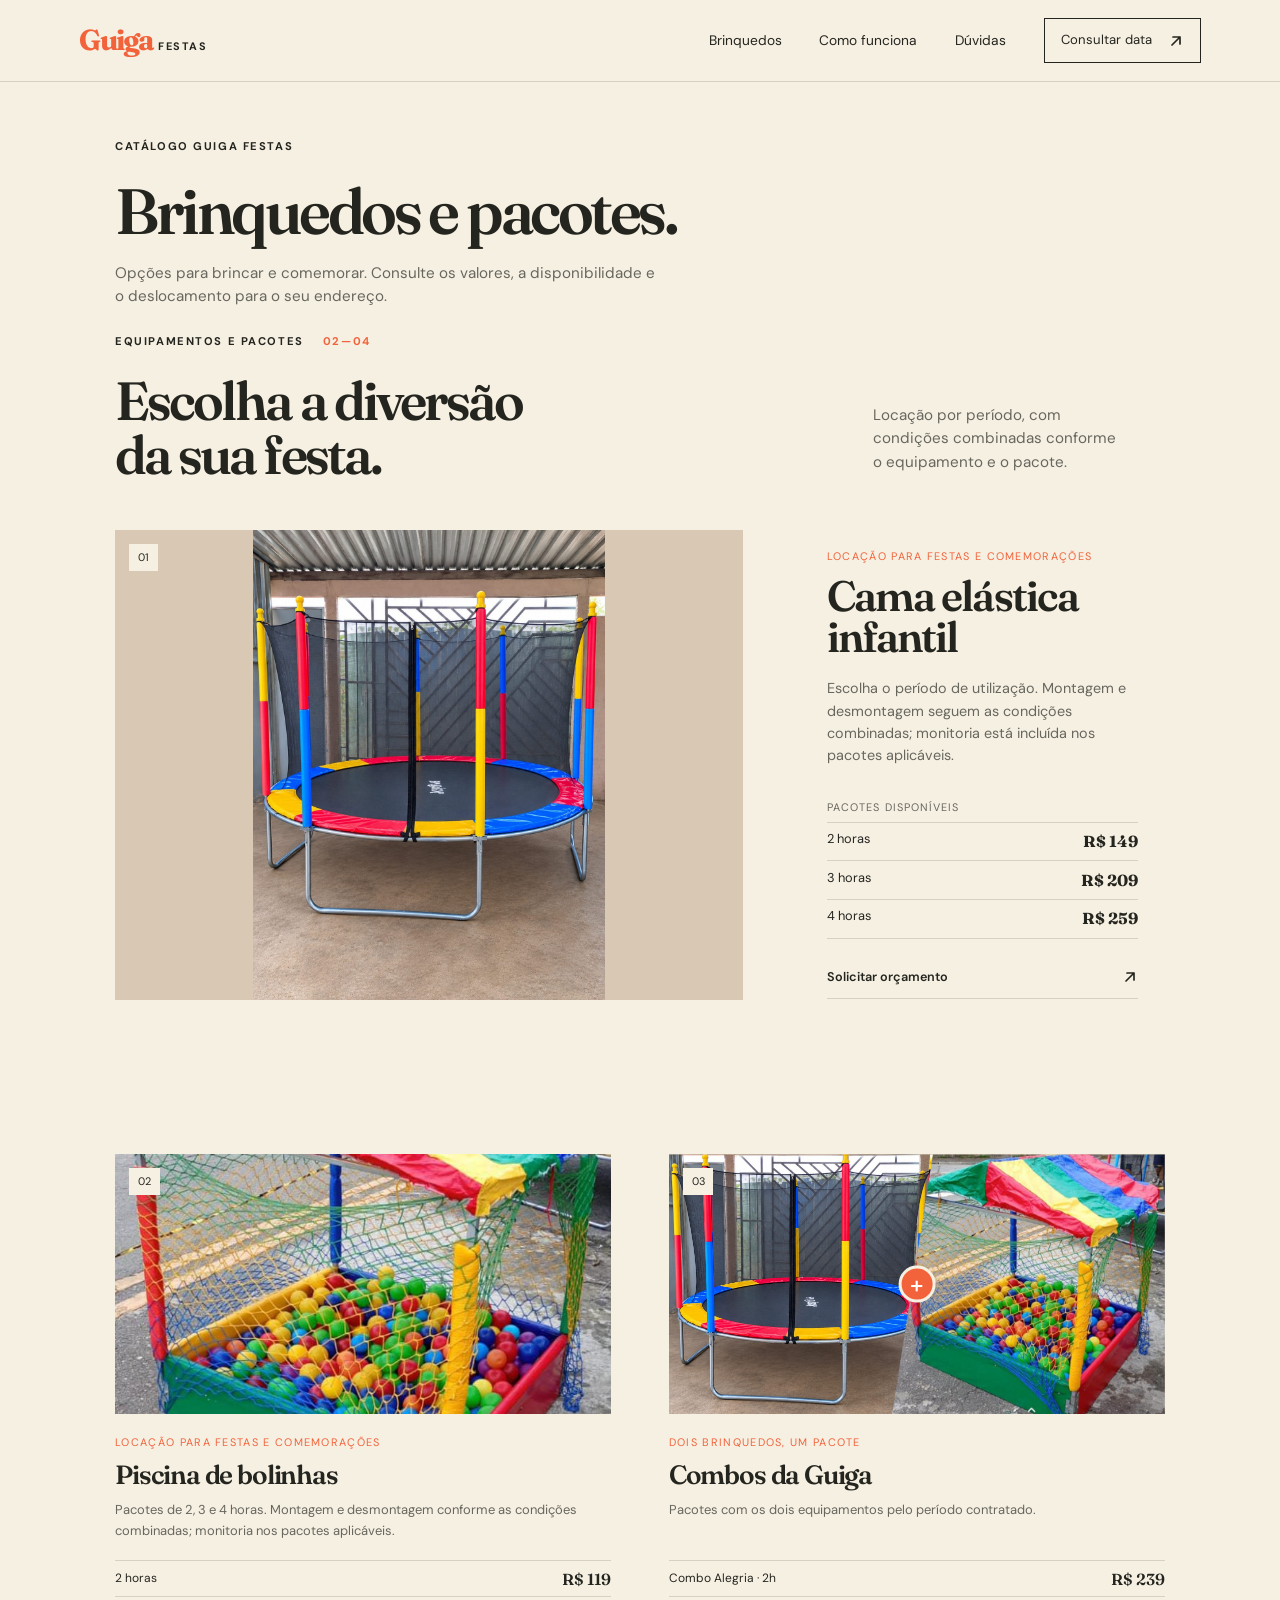
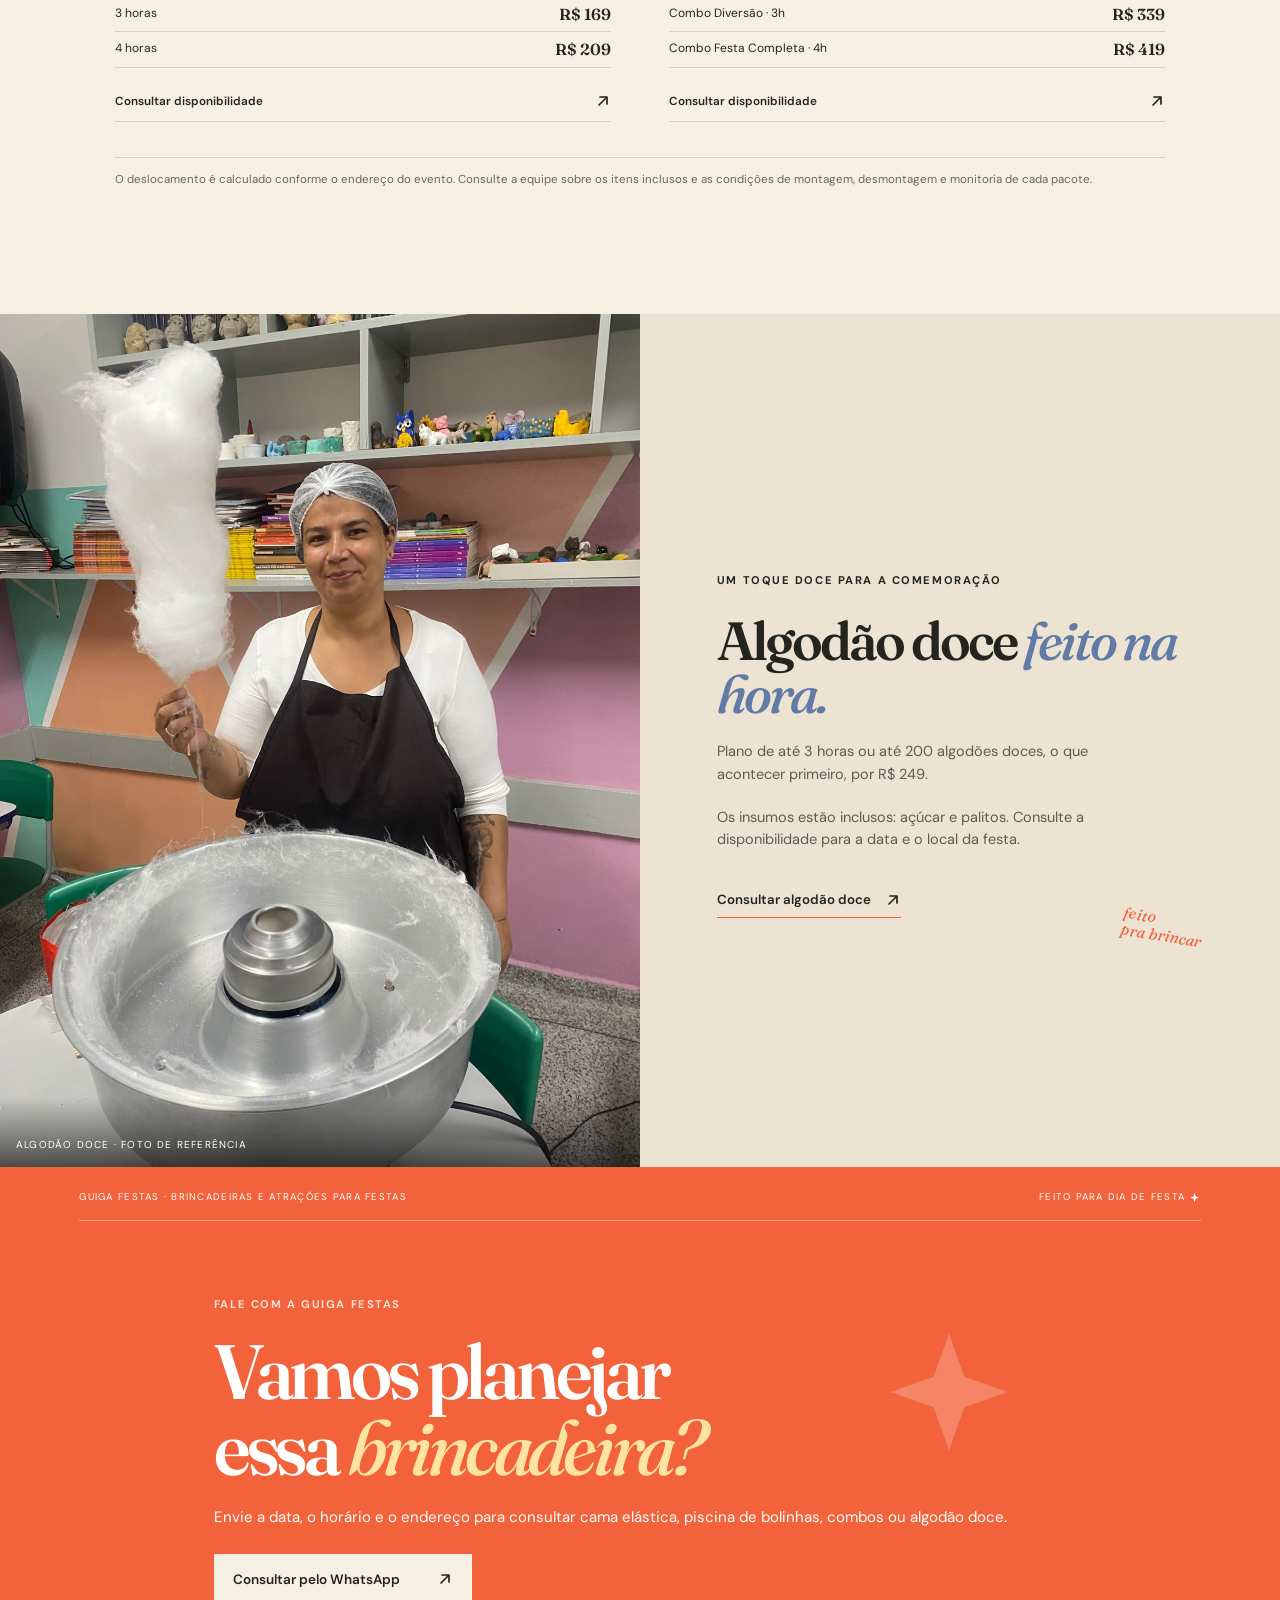
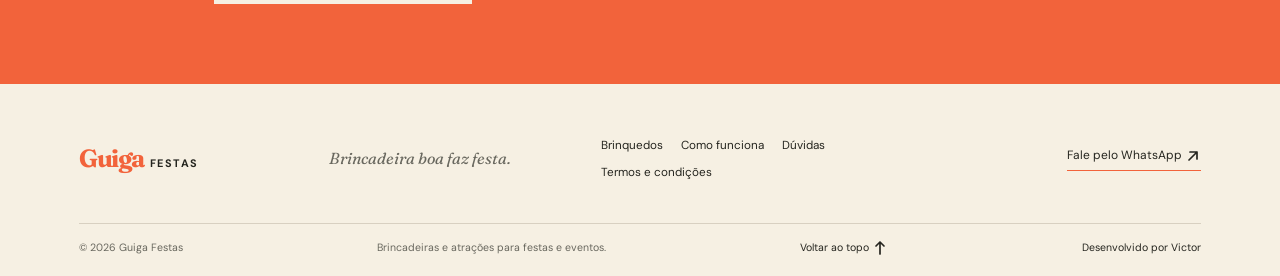
==== commit 792b3ba4: "Documenta o projeto e habilita métricas da Vercel" ====
--- a/brinquedos.html
+++ b/brinquedos.html
@@ -10,6 +10,7 @@
   <link rel="preconnect" href="https://fonts.gstatic.com" crossorigin>
   <link href="https://fonts.googleapis.com/css2?family=DM+Sans:wght@400;500;600;700&family=Fraunces:opsz,wght@9..144,500;9..144,600;9..144,700&display=swap" rel="stylesheet">
   <link rel="stylesheet" href="styles.css">
+  <script defer src="/_vercel/insights/script.js"></script>
   <script src="script.js" defer></script>
 </head>
 <body id="topo">
@@ -37,6 +38,6 @@
       <p class="price-note">O deslocamento é calculado conforme o endereço do evento. Consulte a equipe sobre os itens inclusos e as condições de montagem, desmontagem e monitoria de cada pacote.</p>
     </section><section class="about" aria-labelledby="about-title"><div class="about-photo"><img src="assets/algodao-doce.jpg" alt="Algodão doce sendo preparado para uma festa" loading="lazy"><span class="photo-caption">ALGODÃO DOCE · FOTO DE REFERÊNCIA</span></div><div class="about-copy"><p class="eyebrow">Um toque doce para a comemoração</p><h2 id="about-title">Algodão doce <em>feito na hora.</em></h2><p>Plano de até 3 horas ou até 200 algodões doces, o que acontecer primeiro, por R$ 249.</p><p>Os insumos estão inclusos: açúcar e palitos. Consulte a disponibilidade para a data e o local da festa.</p><a class="text-link" data-whatsapp="Algodão doce — plano de até 3 horas ou até 200 unidades, R$ 249" href="#">Consultar algodão doce <svg class="ui-icon" viewBox="0 0 16 16" aria-hidden="true" focusable="false"><path d="M4 12 12 4M5 4h7v7"/></svg></a><span class="scribble" aria-hidden="true">feito<br>pra brincar</span></div></section><section class="closing" id="consultar"><div class="closing-top"><span>GUIGA FESTAS · BRINCADEIRAS E ATRAÇÕES PARA FESTAS</span><span>FEITO PARA DIA DE FESTA <svg class="star-mark" viewBox="0 0 16 16" aria-hidden="true" focusable="false"><path d="M8 1.5 9.7 6.3 14.5 8 9.7 9.7 8 14.5 6.3 9.7 1.5 8 6.3 6.3 8 1.5Z"/></svg></span></div><div class="closing-body"><p class="eyebrow">Fale com a Guiga Festas</p><h2>Vamos planejar<br>essa <em>brincadeira?</em></h2><p>Envie a data, o horário e o endereço para consultar cama elástica, piscina de bolinhas, combos ou algodão doce.</p><a class="button button-light" data-whatsapp="Quero pedir um orçamento" href="#">Consultar pelo WhatsApp <svg class="ui-icon" viewBox="0 0 16 16" aria-hidden="true" focusable="false"><path d="M4 12 12 4M5 4h7v7"/></svg></a><span class="closing-star" aria-hidden="true"><svg class="star-mark" viewBox="0 0 16 16" aria-hidden="true" focusable="false"><path d="M8 1.5 9.7 6.3 14.5 8 9.7 9.7 8 14.5 6.3 9.7 1.5 8 6.3 6.3 8 1.5Z"/></svg></span></div></section>
   </main>
-  <footer class="site-footer"><a class="wordmark footer-mark" href="index.html#inicio"><span>Guiga</span><small>Festas</small></a><p>Brincadeira boa faz festa.</p><nav aria-label="Links do rodapé"><a href="brinquedos.html">Brinquedos</a><a href="como-funciona.html">Como funciona</a><a href="duvidas.html">Dúvidas</a><a href="termos.html">Termos e condições</a></nav><a class="footer-contact" data-whatsapp="Quero pedir um orçamento" href="#">Fale pelo WhatsApp <svg class="ui-icon" viewBox="0 0 16 16" aria-hidden="true" focusable="false"><path d="M4 12 12 4M5 4h7v7"/></svg></a><div class="footer-bottom"><span>© <span id="current-year"></span> Guiga Festas</span><span>Brincadeiras e atrações para festas e eventos.</span><a href="#topo">Voltar ao topo <svg class="ui-icon" viewBox="0 0 16 16" aria-hidden="true" focusable="false"><path d="M8 14V2M4 6l4-4 4 4"/></svg></a></div></footer>
+  <footer class="site-footer"><a class="wordmark footer-mark" href="index.html#inicio"><span>Guiga</span><small>Festas</small></a><p>Brincadeira boa faz festa.</p><nav aria-label="Links do rodapé"><a href="brinquedos.html">Brinquedos</a><a href="como-funciona.html">Como funciona</a><a href="duvidas.html">Dúvidas</a><a href="termos.html">Termos e condições</a></nav><a class="footer-contact" data-whatsapp="Quero pedir um orçamento" href="#">Fale pelo WhatsApp <svg class="ui-icon" viewBox="0 0 16 16" aria-hidden="true" focusable="false"><path d="M4 12 12 4M5 4h7v7"/></svg></a><div class="footer-bottom"><span>© <span id="current-year"></span> Guiga Festas</span><span>Brincadeiras e atrações para festas e eventos.</span><a href="#topo">Voltar ao topo <svg class="ui-icon" viewBox="0 0 16 16" aria-hidden="true" focusable="false"><path d="M8 14V2M4 6l4-4 4 4"/></svg></a><a class="creator-credit" href="https://www.linkedin.com/in/v1ctordiniz/" target="_blank" rel="noopener noreferrer">Desenvolvido por Victor</a></div></footer>
 </body>
 </html>
--- a/styles.css
+++ b/styles.css
@@ -1,4 +1,4 @@
-:root{--paper:#f6f0e3;--ink:#25251f;--muted:#68675e;--orange:#f2633b;--coral:#e99779;--blue:#627aa6;--line:#d8d0c1;--serif:'Fraunces',Georgia,serif;--sans:'DM Sans',Arial,sans-serif}*{box-sizing:border-box}html{scroll-behavior:smooth;scroll-padding-top:88px}body{margin:0;background:var(--paper);color:var(--ink);font-family:var(--sans);font-size:16px;line-height:1.55}img{display:block;width:100%;height:100%;object-fit:cover}a{color:inherit;text-decoration:none}button{font:inherit}.skip-link{position:absolute;top:-50px;left:1rem;background:var(--ink);color:white;padding:.7rem;z-index:20}.skip-link:focus{top:1rem}.sr-only{position:absolute;width:1px;height:1px;padding:0;margin:-1px;overflow:hidden;clip:rect(0,0,0,0);white-space:nowrap;border:0}.site-header{height:82px;padding:0 6.2%;display:flex;align-items:center;justify-content:space-between;border-bottom:1px solid var(--line);position:relative;z-index:10;background:var(--paper)}.wordmark{display:flex;align-items:baseline;gap:.35rem;font-family:var(--serif);font-weight:700;letter-spacing:-.06em;font-size:1.8rem;color:var(--orange)}.wordmark small{font:700 .68rem var(--sans);letter-spacing:.14em;text-transform:uppercase;color:var(--ink)}.main-nav{display:flex;align-items:center;gap:2.35rem;font-size:.86rem}.main-nav>a:not(.nav-cta),.site-footer nav a{transition:color .2s}.main-nav>a:hover,.site-footer nav a:hover{color:var(--orange)}.nav-cta{border:1px solid var(--ink);padding:.72rem 1rem;display:flex;gap:1rem;align-items:center;font-size:.82rem}.ui-icon{display:inline-block;width:1rem;height:1rem;flex:none;vertical-align:middle;fill:none;stroke:currentColor;stroke-width:1.7;stroke-linecap:round;stroke-linejoin:round}.menu-toggle{display:none}.hero{position:relative;min-height:610px;padding:46px 6.2% 58px;display:grid;grid-template-columns:.87fr 1.13fr;gap:5.3%;align-items:center;max-width:1600px;margin:auto}.hero-copy{padding:22px 0 30px 4%}.eyebrow{font-size:.7rem;text-transform:uppercase;letter-spacing:.14em;font-weight:700;display:flex;align-items:center;gap:.7rem;margin:0 0 1.5rem}.eyebrow-line{width:28px;height:1px;background:var(--orange)}.hero h1,.section-heading h2,.about-copy h2,.steps h2,.gallery-heading h2,.faq h2,.closing h2{font:600 clamp(3rem,5vw,5.15rem)/.99 var(--serif);letter-spacing:-.055em;margin:0}.hero h1 em,.about-copy h2 em,.closing h2 em{font-weight:500;color:var(--orange)}.hero-intro{max-width:380px;font-size:1.03rem;color:#56564e;margin:1.5rem 0 1.7rem}.hero-actions{display:flex;align-items:center;gap:1.35rem;flex-wrap:wrap}.button{display:inline-flex;align-items:center;justify-content:space-between;gap:2.3rem;padding:.9rem 1.2rem;font-weight:600;font-size:.85rem;min-height:50px;transition:transform .2s,background .2s}.button:hover{transform:translateY(-2px)}.button-dark{background:var(--ink);color:var(--paper)}.button-dark:hover{background:var(--orange)}.text-link{display:inline-flex;align-items:center;gap:.9rem;border-bottom:1px solid var(--orange);padding:.45rem 0;font-size:.83rem;font-weight:600}.hero-note{border-top:1px solid var(--line);padding-top:1rem;margin-top:2.5rem;font-size:.75rem;line-height:1.5;color:var(--muted)}.hero-visual{height:500px;position:relative;background:#dfc3a4}.hero-visual>img{object-position:center 48%}.photo-caption{position:absolute;bottom:0;left:0;right:0;background:linear-gradient(transparent,rgba(0,0,0,.63));color:white;padding:2.5rem 1rem .9rem;display:flex;justify-content:space-between;align-items:end;font-size:.63rem;letter-spacing:.08em;text-transform:uppercase}.photo-caption span:last-child{text-transform:none;letter-spacing:0;font-size:.72rem}.image-stamp{position:absolute;left:-48px;top:30px;width:116px;height:116px;border-radius:50%;background:var(--orange);color:#fff;text-align:center;display:grid;place-content:center;font:600 1rem/1.05 var(--serif);transform:rotate(-9deg);box-shadow:0 0 0 7px var(--paper)}.image-stamp .star-mark{width:1.2rem;height:1.2rem;margin-top:6px;fill:currentColor}.hero-side-label{position:absolute;right:1.4%;top:46%;writing-mode:vertical-rl;font-size:.58rem;letter-spacing:.14em;color:var(--muted)}.service-strip{border-top:1px solid var(--line);border-bottom:1px solid var(--line);margin:0 6.2%;display:flex;justify-content:space-around;align-items:center;gap:1rem;padding:1rem 0;color:#53534a}.service-strip p{font-size:.79rem;margin:0}.service-strip .star-mark{color:var(--orange);width:.7rem;height:.7rem;flex:none;fill:currentColor}.section-wrap{max-width:1440px;margin:auto;padding-left:9%;padding-right:9%}.catalog{padding-top:118px;padding-bottom:125px}.section-heading{display:flex;align-items:end;justify-content:space-between;margin-bottom:3.1rem}.section-heading .eyebrow span,.steps-heading .eyebrow span,.gallery-heading .eyebrow span,.faq-intro .eyebrow span{color:var(--orange);margin-left:.5rem}.section-heading h2,.steps h2,.gallery-heading h2,.faq h2{font-size:clamp(2.8rem,4.2vw,4.2rem)}.section-lede{max-width:250px;margin:0 4% .4rem 0;color:var(--muted);font-size:.95rem}.product-feature{display:grid;grid-template-columns:1.3fr .7fr;gap:8%;align-items:center}.product-photo{display:block;position:relative;overflow:hidden;background:#d9c8b4}.product-photo img{transition:transform .6s cubic-bezier(.2,.7,.2,1)}.product-photo:hover img{transform:scale(1.035)}.feature-photo{height:470px}.feature-photo img{object-fit:contain;background:#d9c8b4}.photo-index{position:absolute;top:14px;left:14px;background:var(--paper);font-size:.68rem;padding:.3rem .55rem}.feature-info{padding:1rem 8% 0 0}.product-kicker{font-size:.68rem;color:var(--orange);text-transform:uppercase;letter-spacing:.12em;margin:0 0 .7rem}.product-info h3,.product-item h3{font:600 2.65rem/.98 var(--serif);letter-spacing:-.045em;margin:0}.feature-info>p:not(.product-kicker){font-size:.9rem;color:var(--muted);max-width:300px;margin:1.15rem 0 2rem}.product-bottom{border-top:1px solid var(--line);padding-top:1rem;display:grid;gap:1.2rem}.price{font-size:.72rem;color:var(--muted)}.price strong{display:block;color:var(--ink);font:600 1.4rem var(--serif);margin-top:.1rem}.arrow-link{display:flex;justify-content:space-between;align-items:center;font-weight:600;font-size:.79rem;border-bottom:1px solid var(--line);padding:.7rem 0;transition:color .2s}.arrow-link:hover{color:var(--orange)}.product-grid{display:grid;grid-template-columns:1fr 1fr;gap:5.5%;margin-top:100px;align-items:start}.product-item .product-photo{height:260px;margin-bottom:1.2rem}.product-balls{margin-top:54px}.product-combo{margin-top:0}.product-slide{margin-top:92px}.item-title{display:flex;justify-content:space-between;align-items:end;gap:.5rem}.item-title h3{font-size:1.65rem}.item-title .price{text-align:right;white-space:nowrap}.item-title .price strong{font-size:1.13rem}.product-item>p:not(.product-kicker){color:var(--muted);font-size:.81rem;min-height:44px}.product-item .arrow-link{font-size:.73rem}.package-list{list-style:none;padding:0;margin:1rem 0 .8rem;border-top:1px solid var(--line)}.package-list li{display:flex;justify-content:space-between;gap:.7rem;padding:.45rem 0;border-bottom:1px solid var(--line);font-size:.75rem}.package-list li strong{font:600 1rem var(--serif);white-space:nowrap}.price-note{font-size:.72rem;color:var(--muted);margin:2.2rem 0 0;border-top:1px solid var(--line);padding-top:.8rem}.about{background:#ece3d2;display:grid;grid-template-columns:1fr 1fr;min-height:580px}.about-photo{position:relative;min-height:580px}.about-photo img{object-position:center 45%}.about-photo .photo-caption{font-size:.63rem;letter-spacing:.12em}.about-copy{padding:100px 13% 90px 12%;position:relative;align-self:center}.about-copy h2{font-size:clamp(2.8rem,4.2vw,4.25rem)}.about-copy h2 em{color:var(--blue)}.about-copy>p:not(.eyebrow){font-size:.91rem;color:#5e5c53;max-width:420px;margin:1.3rem 0}.about-copy .text-link{margin-top:.6rem}.scribble{position:absolute;right:12%;bottom:12%;font:italic 1rem var(--serif);color:var(--orange);transform:rotate(9deg);line-height:1.08}.steps{padding-top:124px;padding-bottom:126px;display:grid;grid-template-columns:.8fr 1.2fr;gap:10%;align-items:start}.steps-list{list-style:none;padding:0;margin:0}.steps-list li{display:grid;grid-template-columns:58px 1fr 28px;gap:1rem;padding:1.55rem 0;border-top:1px solid var(--line);align-items:start}.steps-list li:last-child{border-bottom:1px solid var(--line)}.step-no{font:500 1.65rem var(--serif);color:var(--orange)}.steps-list h3{font:600 1.25rem var(--serif);margin:0}.steps-list p{font-size:.82rem;color:var(--muted);margin:.4rem 0 0;max-width:390px}.step-mark{color:var(--orange);display:flex;align-items:center;justify-content:center}.step-mark .ui-icon{width:1rem;height:1rem}.step-mark .star-mark{width:1rem;height:1rem;fill:currentColor}.party-gallery{position:relative;min-height:630px;background:#e8dcc8;padding:70px 9%;display:grid;grid-template-columns:1.05fr .9fr .92fr;gap:2.4%;align-items:center;overflow:hidden}.gallery-heading{align-self:start;padding-top:24px}.gallery-heading h2{font-size:clamp(2.5rem,3.4vw,3.5rem)}.gallery-heading>p:last-child{font-size:.82rem;color:var(--muted);margin-top:1.2rem}.party-gallery figure{margin:75px 0 0;position:relative}.party-gallery figure img{height:320px}.party-gallery .gallery-one img{height:385px}.party-gallery .gallery-three{margin-top:8px}.party-gallery figcaption{font-size:.63rem;color:var(--muted);padding-top:.5rem}.gallery-doodle{position:absolute;right:11%;top:30px;font:italic 1.1rem var(--serif);color:var(--orange);transform:rotate(8deg)}.faq{padding-top:120px;padding-bottom:130px;display:grid;grid-template-columns:.8fr 1.2fr;gap:11%}.faq-intro>p:not(.eyebrow){font-size:.85rem;color:var(--muted);max-width:290px;margin:1.2rem 0}.faq-intro .text-link{margin-top:.5rem}.faq-list details{border-top:1px solid var(--line)}.faq-list details:last-child{border-bottom:1px solid var(--line)}.faq-list summary{list-style:none;cursor:pointer;position:relative;padding:1.22rem 38px 1.22rem 0;font:600 1.08rem var(--serif)}.faq-list summary::-webkit-details-marker{display:none}.faq-list summary span:before,.faq-list summary span:after{content:"";position:absolute;right:5px;top:50%;width:16px;height:1px;background:var(--orange);transition:transform .2s}.faq-list summary span:after{transform:rotate(90deg)}.faq-list details[open] summary span:after{transform:rotate(0)}.faq-list details p{font-size:.83rem;color:var(--muted);max-width:540px;margin:0;padding:0 30px 1.35rem 0}.closing{background:var(--orange);color:#fff;padding:22px 6.2% 68px;position:relative;overflow:hidden}.closing-top{display:flex;justify-content:space-between;border-bottom:1px solid rgba(255,255,255,.4);padding-bottom:1rem;font-size:.61rem;letter-spacing:.13em}.closing-top .star-mark{width:.7rem;height:.7rem;vertical-align:middle;fill:currentColor}.closing-body{padding:75px 0 12px 12%;position:relative}.closing-body .eyebrow{color:rgba(255,255,255,.8);margin-bottom:1.3rem}.closing h2{font-size:clamp(3.2rem,6vw,5.9rem)}.closing h2 em{color:#ffe3a1}.closing-body>p:not(.eyebrow){margin:1.2rem 0 1.6rem;font-size:.94rem}.button-light{background:var(--paper);color:var(--ink)}.button-light:hover{background:#ffe3a1}.closing-star{position:absolute;right:16%;top:25%;width:9rem;height:9rem;fill:rgba(255,255,255,.22)}.closing-star .star-mark{width:100%;height:100%}.site-footer{padding:48px 6.2% 20px;display:grid;grid-template-columns:1fr 1.1fr 1.2fr 1.3fr;gap:1rem;align-items:center}.footer-mark{font-size:1.55rem}.site-footer>p{font:italic 1rem var(--serif);color:var(--muted)}.site-footer nav{display:flex;gap:1.1rem;font-size:.73rem}.footer-contact{justify-self:end;font-size:.75rem;border-bottom:1px solid var(--orange);padding-bottom:.35rem}.footer-bottom{grid-column:1/-1;border-top:1px solid var(--line);margin-top:1.4rem;padding-top:1rem;display:flex;justify-content:space-between;gap:1rem;color:var(--muted);font-size:.66rem}.footer-bottom a{color:var(--ink)}:focus-visible{outline:3px solid var(--blue);outline-offset:4px}
+:root{--paper:#f6f0e3;--ink:#25251f;--muted:#68675e;--orange:#f2633b;--coral:#e99779;--blue:#627aa6;--line:#d8d0c1;--serif:'Fraunces',Georgia,serif;--sans:'DM Sans',Arial,sans-serif}*{box-sizing:border-box}html{scroll-behavior:smooth;scroll-padding-top:88px}body{margin:0;background:var(--paper);color:var(--ink);font-family:var(--sans);font-size:16px;line-height:1.55}img{display:block;width:100%;height:100%;object-fit:cover}a{color:inherit;text-decoration:none}button{font:inherit}.skip-link{position:absolute;top:-50px;left:1rem;background:var(--ink);color:white;padding:.7rem;z-index:20}.skip-link:focus{top:1rem}.sr-only{position:absolute;width:1px;height:1px;padding:0;margin:-1px;overflow:hidden;clip:rect(0,0,0,0);white-space:nowrap;border:0}.site-header{height:82px;padding:0 6.2%;display:flex;align-items:center;justify-content:space-between;border-bottom:1px solid var(--line);position:relative;z-index:10;background:var(--paper)}.wordmark{display:flex;align-items:baseline;gap:.35rem;font-family:var(--serif);font-weight:700;letter-spacing:-.06em;font-size:1.8rem;color:var(--orange)}.wordmark small{font:700 .68rem var(--sans);letter-spacing:.14em;text-transform:uppercase;color:var(--ink)}.main-nav{display:flex;align-items:center;gap:2.35rem;font-size:.86rem}.main-nav>a:not(.nav-cta),.site-footer nav a{transition:color .2s}.main-nav>a:hover,.site-footer nav a:hover{color:var(--orange)}.nav-cta{border:1px solid var(--ink);padding:.72rem 1rem;display:flex;gap:1rem;align-items:center;font-size:.82rem}.ui-icon{display:inline-block;width:1rem;height:1rem;flex:none;vertical-align:middle;fill:none;stroke:currentColor;stroke-width:1.7;stroke-linecap:round;stroke-linejoin:round}.menu-toggle{display:none}.hero{position:relative;min-height:610px;padding:46px 6.2% 58px;display:grid;grid-template-columns:.87fr 1.13fr;gap:5.3%;align-items:center;max-width:1600px;margin:auto}.hero-copy{padding:22px 0 30px 4%}.eyebrow{font-size:.7rem;text-transform:uppercase;letter-spacing:.14em;font-weight:700;display:flex;align-items:center;gap:.7rem;margin:0 0 1.5rem}.eyebrow-line{width:28px;height:1px;background:var(--orange)}.hero h1,.section-heading h2,.about-copy h2,.steps h2,.gallery-heading h2,.faq h2,.closing h2{font:600 clamp(3rem,5vw,5.15rem)/.99 var(--serif);letter-spacing:-.055em;margin:0}.hero h1 em,.about-copy h2 em,.closing h2 em{font-weight:500;color:var(--orange)}.hero-intro{max-width:380px;font-size:1.03rem;color:#56564e;margin:1.5rem 0 1.7rem}.hero-actions{display:flex;align-items:center;gap:1.35rem;flex-wrap:wrap}.button{display:inline-flex;align-items:center;justify-content:space-between;gap:2.3rem;padding:.9rem 1.2rem;font-weight:600;font-size:.85rem;min-height:50px;transition:transform .2s,background .2s}.button:hover{transform:translateY(-2px)}.button-dark{background:var(--ink);color:var(--paper)}.button-dark:hover{background:var(--orange)}.text-link{display:inline-flex;align-items:center;gap:.9rem;border-bottom:1px solid var(--orange);padding:.45rem 0;font-size:.83rem;font-weight:600}.hero-note{border-top:1px solid var(--line);padding-top:1rem;margin-top:2.5rem;font-size:.75rem;line-height:1.5;color:var(--muted)}.hero-visual{height:500px;position:relative;background:#dfc3a4}.hero-visual>img{object-position:center 48%}.photo-caption{position:absolute;bottom:0;left:0;right:0;background:linear-gradient(transparent,rgba(0,0,0,.63));color:white;padding:2.5rem 1rem .9rem;display:flex;justify-content:space-between;align-items:end;font-size:.63rem;letter-spacing:.08em;text-transform:uppercase}.photo-caption span:last-child{text-transform:none;letter-spacing:0;font-size:.72rem}.image-stamp{position:absolute;left:-48px;top:30px;width:116px;height:116px;border-radius:50%;background:var(--orange);color:#fff;text-align:center;display:grid;place-content:center;font:600 1rem/1.05 var(--serif);transform:rotate(-9deg);box-shadow:0 0 0 7px var(--paper)}.image-stamp .star-mark{width:1.2rem;height:1.2rem;margin-top:6px;fill:currentColor}.hero-side-label{position:absolute;right:1.4%;top:46%;writing-mode:vertical-rl;font-size:.58rem;letter-spacing:.14em;color:var(--muted)}.service-strip{border-top:1px solid var(--line);border-bottom:1px solid var(--line);margin:0 6.2%;display:flex;justify-content:space-around;align-items:center;gap:1rem;padding:1rem 0;color:#53534a}.service-strip p{font-size:.79rem;margin:0}.service-strip .star-mark{color:var(--orange);width:.7rem;height:.7rem;flex:none;fill:currentColor}.section-wrap{max-width:1440px;margin:auto;padding-left:9%;padding-right:9%}.catalog{padding-top:118px;padding-bottom:125px}.section-heading{display:flex;align-items:end;justify-content:space-between;margin-bottom:3.1rem}.section-heading .eyebrow span,.steps-heading .eyebrow span,.gallery-heading .eyebrow span,.faq-intro .eyebrow span{color:var(--orange);margin-left:.5rem}.section-heading h2,.steps h2,.gallery-heading h2,.faq h2{font-size:clamp(2.8rem,4.2vw,4.2rem)}.section-lede{max-width:250px;margin:0 4% .4rem 0;color:var(--muted);font-size:.95rem}.product-feature{display:grid;grid-template-columns:1.3fr .7fr;gap:8%;align-items:center}.product-photo{display:block;position:relative;overflow:hidden;background:#d9c8b4}.product-photo img{transition:transform .6s cubic-bezier(.2,.7,.2,1)}.product-photo:hover img{transform:scale(1.035)}.feature-photo{height:470px}.feature-photo img{object-fit:contain;background:#d9c8b4}.photo-index{position:absolute;top:14px;left:14px;background:var(--paper);font-size:.68rem;padding:.3rem .55rem}.feature-info{padding:1rem 8% 0 0}.product-kicker{font-size:.68rem;color:var(--orange);text-transform:uppercase;letter-spacing:.12em;margin:0 0 .7rem}.product-info h3,.product-item h3{font:600 2.65rem/.98 var(--serif);letter-spacing:-.045em;margin:0}.feature-info>p:not(.product-kicker){font-size:.9rem;color:var(--muted);max-width:300px;margin:1.15rem 0 2rem}.product-bottom{border-top:1px solid var(--line);padding-top:1rem;display:grid;gap:1.2rem}.price{font-size:.72rem;color:var(--muted)}.price strong{display:block;color:var(--ink);font:600 1.4rem var(--serif);margin-top:.1rem}.arrow-link{display:flex;justify-content:space-between;align-items:center;font-weight:600;font-size:.79rem;border-bottom:1px solid var(--line);padding:.7rem 0;transition:color .2s}.arrow-link:hover{color:var(--orange)}.product-grid{display:grid;grid-template-columns:1fr 1fr;gap:5.5%;margin-top:100px;align-items:start}.product-item .product-photo{height:260px;margin-bottom:1.2rem}.product-balls{margin-top:54px}.product-combo{margin-top:54px}.product-slide{margin-top:92px}.item-title{display:flex;justify-content:space-between;align-items:end;gap:.5rem}.item-title h3{font-size:1.65rem}.item-title .price{text-align:right;white-space:nowrap}.item-title .price strong{font-size:1.13rem}.product-item>p:not(.product-kicker){color:var(--muted);font-size:.81rem;min-height:44px}.product-item .arrow-link{font-size:.73rem}.package-list{list-style:none;padding:0;margin:1rem 0 .8rem;border-top:1px solid var(--line)}.package-list li{display:flex;justify-content:space-between;gap:.7rem;padding:.45rem 0;border-bottom:1px solid var(--line);font-size:.75rem}.package-list li strong{font:600 1rem var(--serif);white-space:nowrap}.price-note{font-size:.72rem;color:var(--muted);margin:2.2rem 0 0;border-top:1px solid var(--line);padding-top:.8rem}.about{background:#ece3d2;display:grid;grid-template-columns:1fr 1fr;min-height:580px}.about-photo{position:relative;min-height:580px}.about-photo img{object-position:center 45%}.about-photo .photo-caption{font-size:.63rem;letter-spacing:.12em}.about-copy{padding:100px 13% 90px 12%;position:relative;align-self:center}.about-copy h2{font-size:clamp(2.8rem,4.2vw,4.25rem)}.about-copy h2 em{color:var(--blue)}.about-copy>p:not(.eyebrow){font-size:.91rem;color:#5e5c53;max-width:420px;margin:1.3rem 0}.about-copy .text-link{margin-top:.6rem}.scribble{position:absolute;right:12%;bottom:12%;font:italic 1rem var(--serif);color:var(--orange);transform:rotate(9deg);line-height:1.08}.steps{padding-top:124px;padding-bottom:126px;display:grid;grid-template-columns:.8fr 1.2fr;gap:10%;align-items:start}.steps-list{list-style:none;padding:0;margin:0}.steps-list li{display:grid;grid-template-columns:58px 1fr 28px;gap:1rem;padding:1.55rem 0;border-top:1px solid var(--line);align-items:start}.steps-list li:last-child{border-bottom:1px solid var(--line)}.step-no{font:500 1.65rem var(--serif);color:var(--orange)}.steps-list h3{font:600 1.25rem var(--serif);margin:0}.steps-list p{font-size:.82rem;color:var(--muted);margin:.4rem 0 0;max-width:390px}.step-mark{color:var(--orange);display:flex;align-items:center;justify-content:center}.step-mark .ui-icon{width:1rem;height:1rem}.step-mark .star-mark{width:1rem;height:1rem;fill:currentColor}.party-gallery{position:relative;min-height:630px;background:#e8dcc8;padding:70px 9%;display:grid;grid-template-columns:1.05fr .9fr .92fr;gap:2.4%;align-items:center;overflow:hidden}.gallery-heading{align-self:start;padding-top:24px}.gallery-heading h2{font-size:clamp(2.5rem,3.4vw,3.5rem)}.gallery-heading>p:last-child{font-size:.82rem;color:var(--muted);margin-top:1.2rem}.party-gallery figure{margin:75px 0 0;position:relative}.party-gallery figure img{height:320px}.party-gallery .gallery-one img{height:385px}.party-gallery .gallery-three{margin-top:8px}.party-gallery figcaption{font-size:.63rem;color:var(--muted);padding-top:.5rem}.gallery-doodle{position:absolute;right:11%;top:30px;font:italic 1.1rem var(--serif);color:var(--orange);transform:rotate(8deg)}.faq{padding-top:120px;padding-bottom:130px;display:grid;grid-template-columns:.8fr 1.2fr;gap:11%}.faq-intro>p:not(.eyebrow){font-size:.85rem;color:var(--muted);max-width:290px;margin:1.2rem 0}.faq-intro .text-link{margin-top:.5rem}.faq-list details{border-top:1px solid var(--line)}.faq-list details:last-child{border-bottom:1px solid var(--line)}.faq-list summary{list-style:none;cursor:pointer;position:relative;padding:1.22rem 38px 1.22rem 0;font:600 1.08rem var(--serif)}.faq-list summary::-webkit-details-marker{display:none}.faq-list summary span:before,.faq-list summary span:after{content:"";position:absolute;right:5px;top:50%;width:16px;height:1px;background:var(--orange);transition:transform .2s}.faq-list summary span:after{transform:rotate(90deg)}.faq-list details[open] summary span:after{transform:rotate(0)}.faq-list details p{font-size:.83rem;color:var(--muted);max-width:540px;margin:0;padding:0 30px 1.35rem 0}.closing{background:var(--orange);color:#fff;padding:22px 6.2% 68px;position:relative;overflow:hidden}.closing-top{display:flex;justify-content:space-between;border-bottom:1px solid rgba(255,255,255,.4);padding-bottom:1rem;font-size:.61rem;letter-spacing:.13em}.closing-top .star-mark{width:.7rem;height:.7rem;vertical-align:middle;fill:currentColor}.closing-body{padding:75px 0 12px 12%;position:relative}.closing-body .eyebrow{color:rgba(255,255,255,.8);margin-bottom:1.3rem}.closing h2{font-size:clamp(3.2rem,6vw,5.9rem)}.closing h2 em{color:#ffe3a1}.closing-body>p:not(.eyebrow){margin:1.2rem 0 1.6rem;font-size:.94rem}.button-light{background:var(--paper);color:var(--ink)}.button-light:hover{background:#ffe3a1}.closing-star{position:absolute;right:16%;top:25%;width:9rem;height:9rem;fill:rgba(255,255,255,.22)}.closing-star .star-mark{width:100%;height:100%}.site-footer{padding:48px 6.2% 20px;display:grid;grid-template-columns:1fr 1.1fr 1.2fr 1.3fr;gap:1rem;align-items:center}.footer-mark{font-size:1.55rem}.site-footer>p{font:italic 1rem var(--serif);color:var(--muted)}.site-footer nav{display:flex;gap:1.1rem;font-size:.73rem}.footer-contact{justify-self:end;font-size:.75rem;border-bottom:1px solid var(--orange);padding-bottom:.35rem}.footer-bottom{grid-column:1/-1;border-top:1px solid var(--line);margin-top:1.4rem;padding-top:1rem;display:flex;justify-content:space-between;gap:1rem;color:var(--muted);font-size:.66rem}.footer-bottom a{color:var(--ink)}:focus-visible{outline:3px solid var(--blue);outline-offset:4px}
 @media(max-width:1000px){.hero{padding-left:5%;padding-right:5%;gap:4%;grid-template-columns:.9fr 1.1fr;min-height:560px}.hero-visual{height:440px}.hero-copy{padding-left:1%}.hero h1{font-size:clamp(3rem,6vw,4.3rem)}.hero-side-label{display:none}.section-wrap{padding-left:7%;padding-right:7%}.product-grid{gap:3%}.item-title{display:block}.item-title .price{text-align:left;display:block;margin-top:.5rem}.party-gallery{padding-left:6%;padding-right:6%;grid-template-columns:.95fr 1fr 1fr}.party-gallery figure img{height:270px}.party-gallery .gallery-one img{height:330px}.site-footer{grid-template-columns:1fr 1fr}.site-footer nav{justify-content:flex-start}.footer-contact{justify-self:start}.footer-bottom{flex-wrap:wrap}}
 @media(max-width:700px){html{scroll-padding-top:68px}.site-header{height:68px;padding:0 5%}.wordmark{font-size:1.55rem}.menu-toggle{display:block;border:0;background:none;width:46px;height:46px;position:relative;z-index:12;cursor:pointer}.menu-lines,.menu-lines:before,.menu-lines:after{position:absolute;width:21px;height:1.5px;background:var(--ink);left:12px;top:22px;content:"";transition:transform .2s}.menu-lines:before{left:0;top:-6px}.menu-lines:after{left:0;top:6px}.menu-toggle[aria-expanded=true] .menu-lines{background:transparent}.menu-toggle[aria-expanded=true] .menu-lines:before{transform:translateY(6px) rotate(45deg)}.menu-toggle[aria-expanded=true] .menu-lines:after{transform:translateY(-6px) rotate(-45deg)}.main-nav{display:none;position:absolute;left:0;right:0;top:68px;background:var(--paper);border-bottom:1px solid var(--line);padding:1rem 5% 1.4rem;align-items:stretch;gap:0;flex-direction:column}.main-nav.is-open{display:flex}.main-nav>a:not(.nav-cta){padding:.88rem 0;border-bottom:1px solid var(--line)}.nav-cta{margin-top:1rem;justify-content:space-between}.hero{display:flex;flex-direction:column;align-items:stretch;padding:38px 5% 38px;gap:1.8rem}.hero-copy{padding:0}.hero .eyebrow{margin-bottom:1rem}.hero h1{font-size:clamp(3.25rem,12vw,4.7rem);max-width:550px}.hero-intro{font-size:.94rem;margin:1.15rem 0 1.3rem;max-width:440px}.hero-actions{gap:1rem}.button{min-height:48px}.hero-note{display:none}.hero-visual{height:380px;margin-left:8%;}.image-stamp{width:94px;height:94px;left:-32px;top:18px;font-size:.82rem;box-shadow:0 0 0 5px var(--paper)}.photo-caption{padding:2.3rem .65rem .65rem;font-size:.55rem}.photo-caption span:last-child{font-size:.62rem}.service-strip{margin:0 5%;justify-content:center;flex-wrap:wrap;overflow:visible;gap:.65rem .85rem;padding:.9rem 0;white-space:normal}.service-strip p{font-size:.66rem}.service-strip span{font-size:.58rem}.section-wrap{padding-left:6%;padding-right:6%}.catalog{padding-top:78px;padding-bottom:78px}.section-heading{display:block;margin-bottom:2rem}.section-heading h2,.steps h2,.gallery-heading h2,.faq h2{font-size:clamp(2.8rem,10vw,3.6rem)}.section-lede{margin:1.1rem 0 0;max-width:300px}.product-feature{grid-template-columns:1fr;gap:1.2rem}.feature-photo{height:340px}.feature-photo img{object-fit:contain;background:#d9c8b4}.feature-info{padding:0}.product-info h3{font-size:2.5rem}.feature-info>p:not(.product-kicker){margin:.8rem 0 1.2rem}.product-bottom{grid-template-columns:1fr 1.3fr;align-items:center;gap:1rem}.product-grid{grid-template-columns:1fr;gap:3rem;margin-top:62px}.product-balls,.product-slide{margin-top:0}.product-item .product-photo{height:200px;margin-bottom:.85rem}.product-combo{margin-top:0}.item-title{display:block}.item-title h3{font-size:1.45rem}.item-title .price{margin-top:.4rem}.item-title .price strong{display:inline;margin-left:.2rem;font-size:1rem}.product-item>p:not(.product-kicker){font-size:.76rem;min-height:56px;margin:.6rem 0}.product-item .arrow-link{font-size:.68rem}.price-note{line-height:1.5;margin-top:1.6rem}.about{grid-template-columns:1fr}.about-photo{min-height:420px;height:420px}.about-photo img{object-position:center 55%}.about-copy{padding:60px 7% 72px}.about-copy h2{font-size:clamp(2.9rem,10vw,3.8rem)}.about-copy>p:not(.eyebrow){font-size:.86rem}.scribble{right:9%;bottom:17%}.steps{padding-top:80px;padding-bottom:80px;grid-template-columns:1fr;gap:2rem}.steps-list li{grid-template-columns:48px 1fr 22px;gap:.6rem;padding:1.15rem 0}.steps-list h3{font-size:1.12rem}.steps-list p{font-size:.78rem}.party-gallery{min-height:0;padding:60px 6%;grid-template-columns:1fr 1fr;gap:1rem}.gallery-heading{grid-column:1/-1;padding:0 0 .5rem}.gallery-heading>p:last-child{margin:.7rem 0 0}.party-gallery figure{margin:0}.party-gallery figure img,.party-gallery .gallery-one img{height:230px}.party-gallery .gallery-one{grid-column:1/-1;width:74%;}.party-gallery .gallery-two{margin-top:22px}.party-gallery .gallery-three{margin-top:0}.party-gallery figcaption{font-size:.57rem}.gallery-doodle{right:8%;top:34%;font-size:.9rem}.faq{padding-top:80px;padding-bottom:84px;grid-template-columns:1fr;gap:2rem}.faq-intro>p:not(.eyebrow){max-width:350px}.faq-list summary{font-size:1rem;padding:1rem 36px 1rem 0}.faq-list details p{font-size:.78rem}.closing{padding:18px 5% 52px}.closing-top{font-size:.49rem;gap:.5rem}.closing-top span:last-child{text-align:right}.closing-body{padding:62px 0 10px}.closing h2{font-size:clamp(3.1rem,11.5vw,4.4rem)}.closing-body>p:not(.eyebrow){max-width:280px;font-size:.84rem}.closing-star{right:2%;top:16%;width:5rem;height:5rem}.site-footer{padding:36px 6% 22px;grid-template-columns:1fr;gap:.7rem;text-align:center}.footer-mark{justify-self:center}.site-footer>p{font-size:.9rem;margin:.1rem 0}.site-footer nav{grid-column:1;justify-content:center;flex-wrap:wrap;gap:.75rem 1.1rem;margin:.35rem 0}.footer-contact{grid-column:1;justify-self:center}.footer-bottom{grid-column:1;margin-top:.8rem;display:grid;grid-template-columns:1fr;gap:.65rem;text-align:center;font-size:.68rem}.footer-bottom span:nth-child(2),.footer-bottom a{grid-column:1;grid-row:auto}}
 @media(max-width:390px){.hero h1{font-size:3.05rem}.hero-visual{height:320px}.hero-actions{align-items:flex-start;flex-direction:column}.product-item .product-photo{height:170px}.item-title h3{font-size:1.3rem}.product-item .arrow-link{font-size:.62rem}.party-gallery figure img,.party-gallery .gallery-one img{height:190px}}
@@ -71,3 +71,14 @@
 }
 
 .page-heading-compact{padding-top:56px;padding-bottom:24px}
+
+/* Revelações discretas e transição entre páginas */
+.scroll-reveal{opacity:0;transform:translateY(12px);transition:opacity .42s ease,transform .42s ease}
+.scroll-reveal.is-visible{opacity:1;transform:translateY(0)}
+body{animation:page-arrive .2s ease both}
+@keyframes page-arrive{from{opacity:.65}to{opacity:1}}
+body.page-leaving{opacity:0;transition:opacity .14s ease}
+@media(prefers-reduced-motion:reduce){body{animation:none!important;transition:none!important}.scroll-reveal{opacity:1;transform:none}}
+
+.creator-credit{color:var(--muted);font-size:.66rem;white-space:nowrap;transition:color .2s ease}
+.creator-credit:hover{color:var(--orange)}
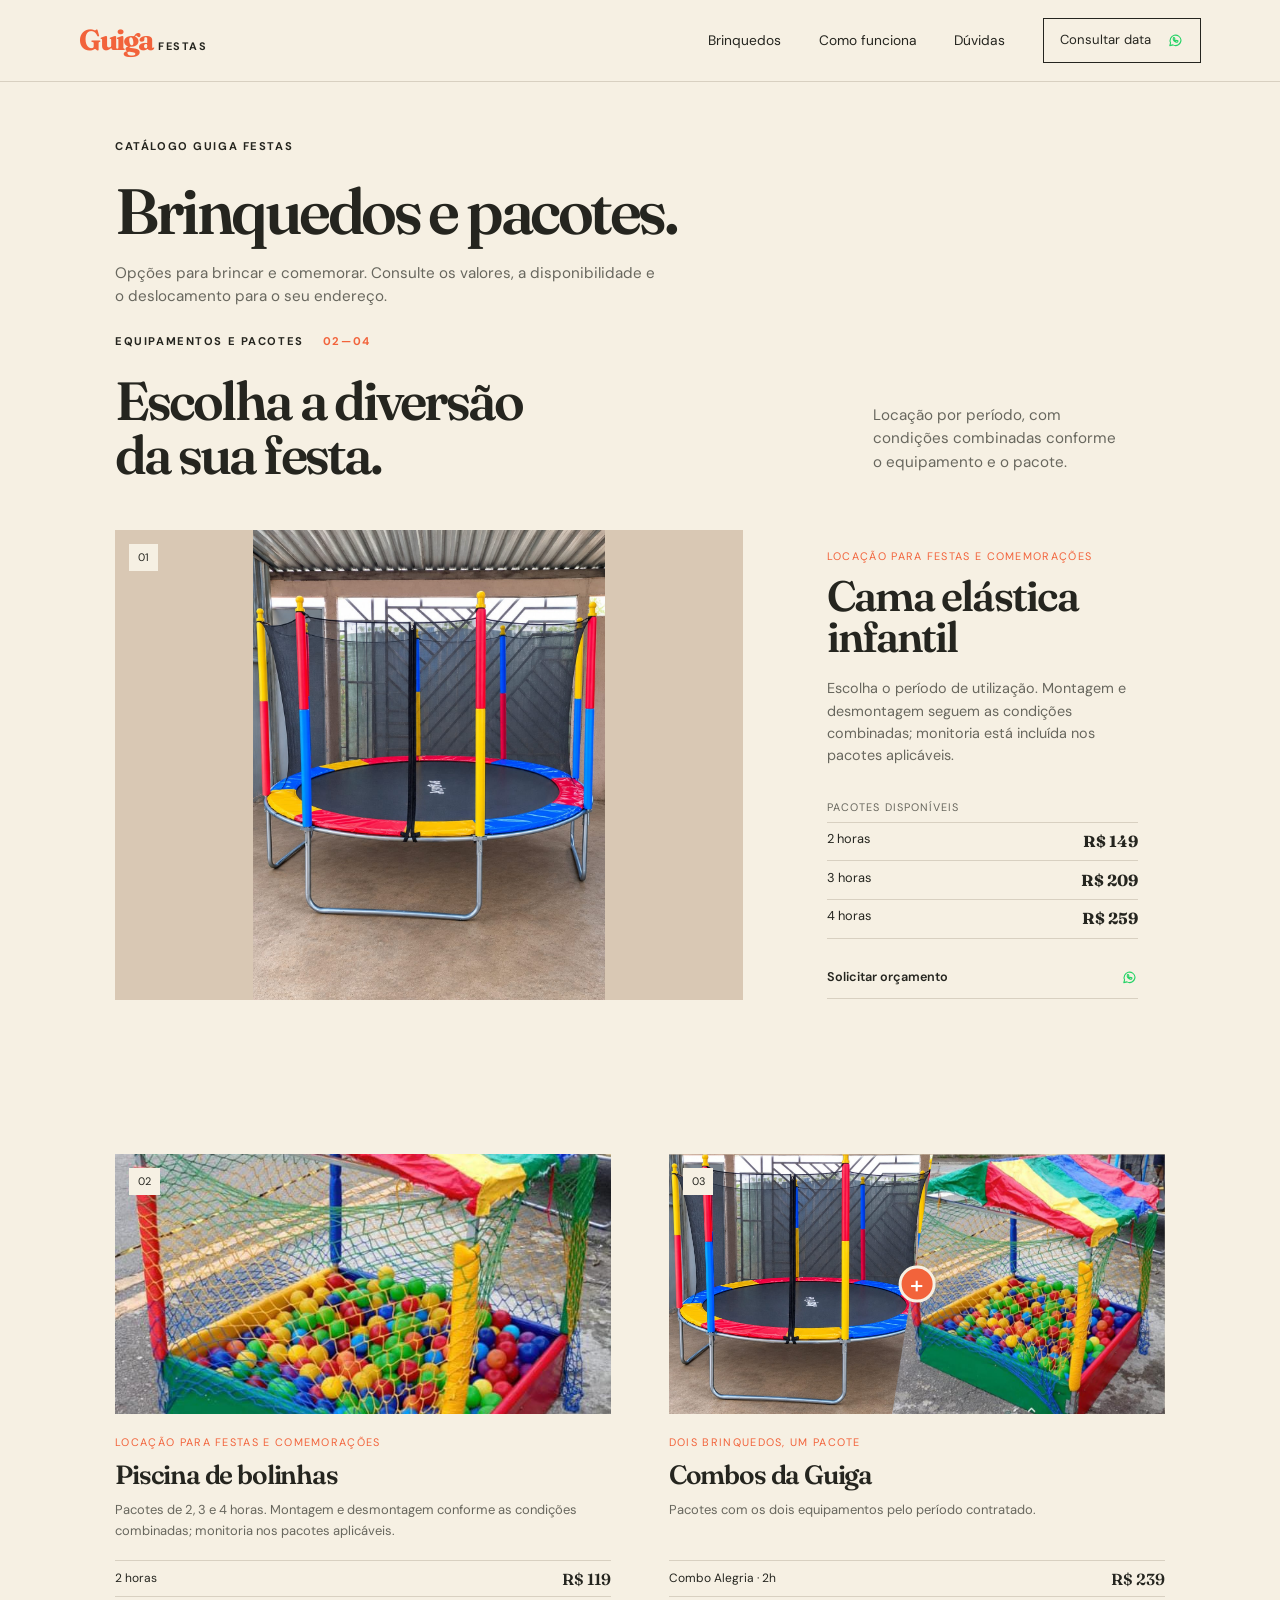
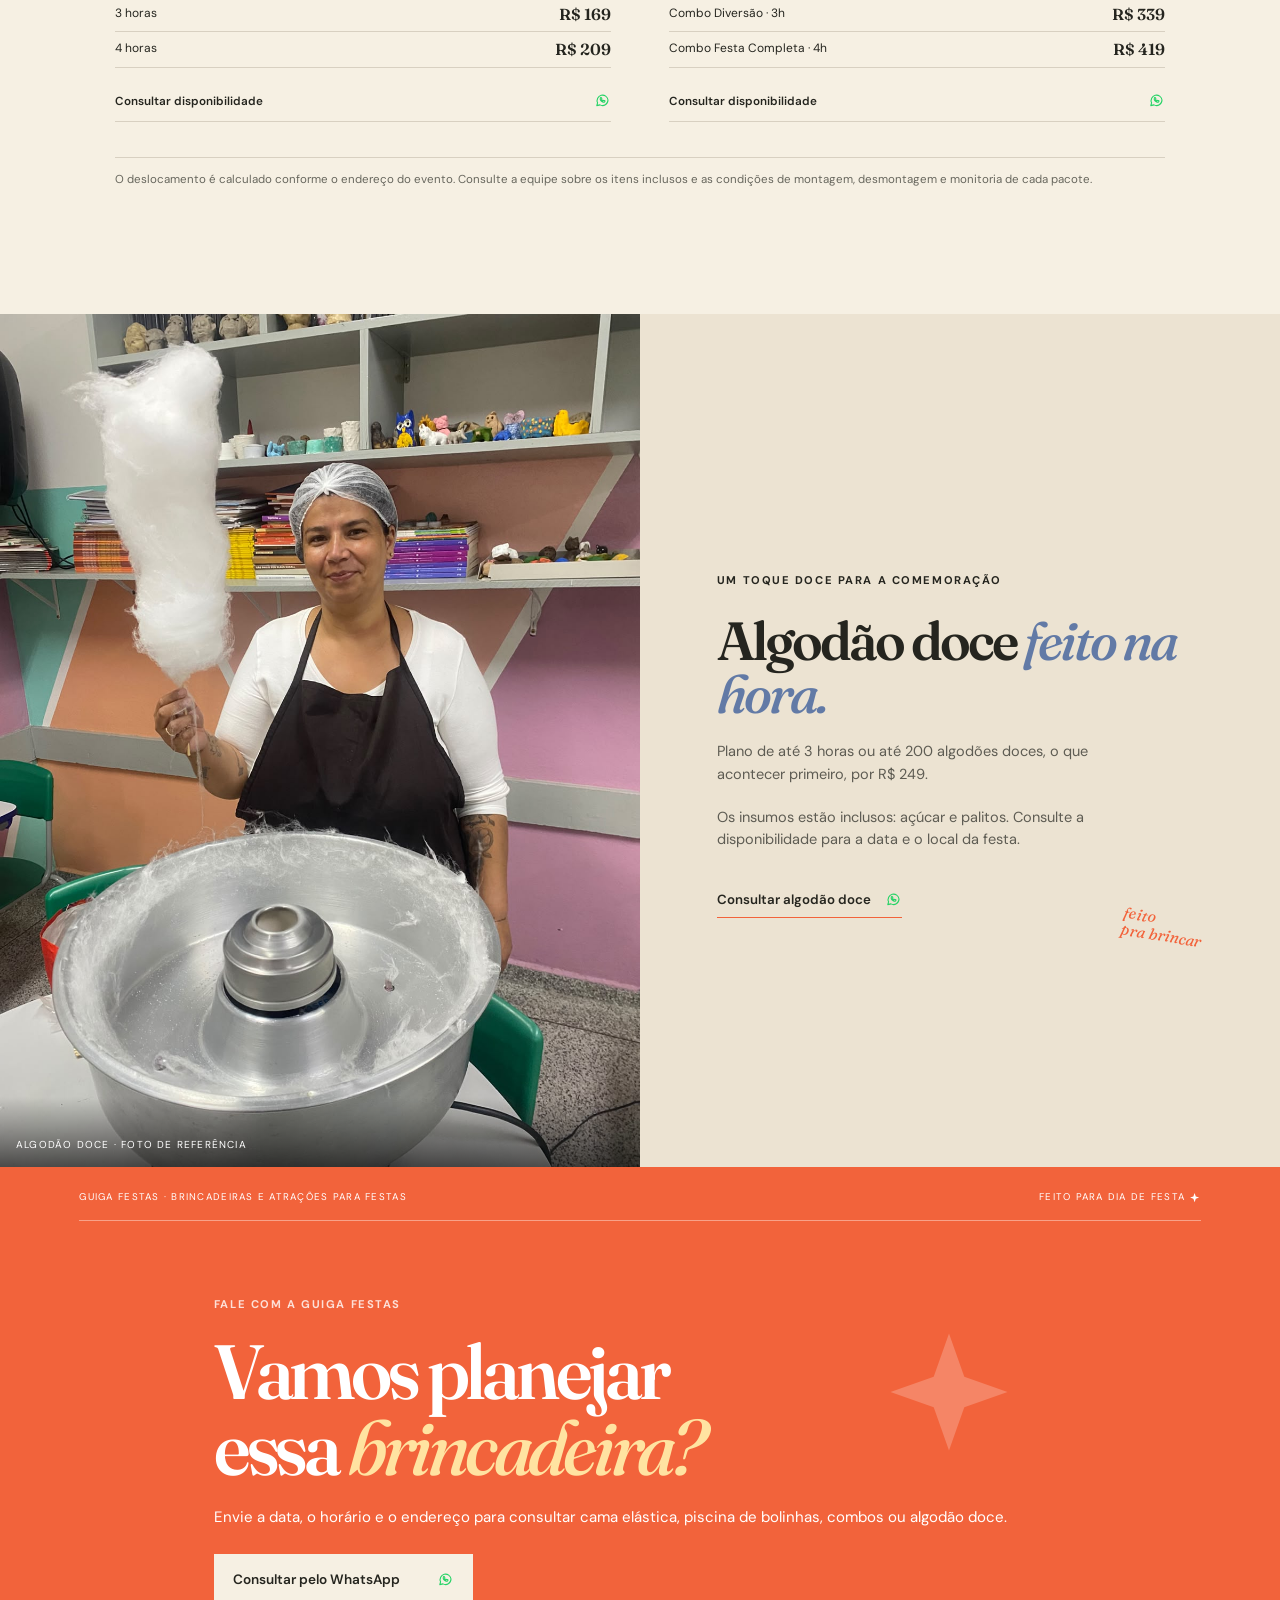
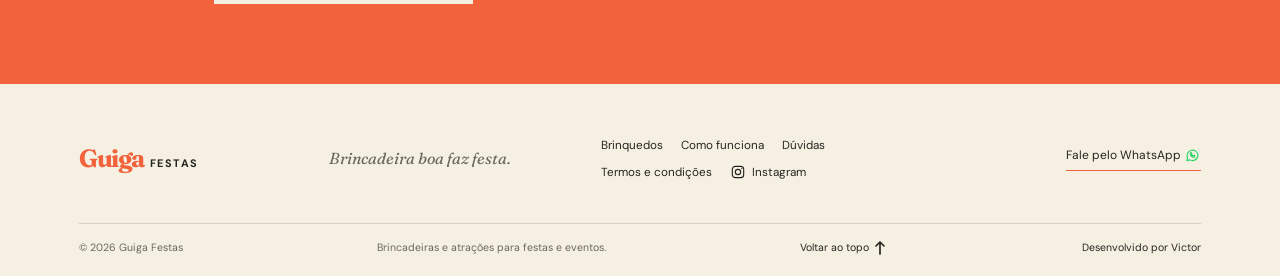
==== commit f4418be1: "Adiciona identidade social e ícones de contato Inclui favicon circular baseado na logo, prévia de co" ====
--- a/brinquedos.html
+++ b/brinquedos.html
@@ -5,10 +5,27 @@
   <meta name="viewport" content="width=device-width, initial-scale=1">
   <meta name="theme-color" content="#f6f0e3">
   <meta name="description" content="Conheça cama elástica, piscina de bolinhas, combos e algodão doce da Guiga Festas. Consulte pacotes e disponibilidade.">
+  <link rel="canonical" href="https://guiga-festas-site.vercel.app/brinquedos.html">
+  <meta property="og:locale" content="pt_BR">
+  <meta property="og:type" content="website">
+  <meta property="og:site_name" content="Guiga Festas">
+  <meta property="og:url" content="https://guiga-festas-site.vercel.app/brinquedos.html">
+  <meta property="og:title" content="Brinquedos e pacotes — Guiga Festas">
+  <meta property="og:description" content="Conheça cama elástica, piscina de bolinhas, combos e algodão doce da Guiga Festas. Consulte pacotes e disponibilidade.">
+  <meta property="og:image" content="https://guiga-festas-site.vercel.app/assets/guiga-festas-compartilhamento.jpg">
+  <meta property="og:image:width" content="1200">
+  <meta property="og:image:height" content="630">
+  <meta property="og:image:alt" content="Logo da Guiga Festas em composição nas cores laranja e creme">
+  <meta name="twitter:card" content="summary_large_image">
+  <meta name="twitter:title" content="Brinquedos e pacotes — Guiga Festas">
+  <meta name="twitter:description" content="Conheça cama elástica, piscina de bolinhas, combos e algodão doce da Guiga Festas. Consulte pacotes e disponibilidade.">
+  <meta name="twitter:image" content="https://guiga-festas-site.vercel.app/assets/guiga-festas-compartilhamento.jpg">
   <title>Brinquedos e pacotes — Guiga Festas</title>
   <link rel="preconnect" href="https://fonts.googleapis.com">
   <link rel="preconnect" href="https://fonts.gstatic.com" crossorigin>
   <link href="https://fonts.googleapis.com/css2?family=DM+Sans:wght@400;500;600;700&family=Fraunces:opsz,wght@9..144,500;9..144,600;9..144,700&display=swap" rel="stylesheet">
+  <link rel="icon" type="image/png" sizes="512x512" href="assets/favicon.png">
+  <link rel="apple-touch-icon" href="assets/favicon.png">
   <link rel="stylesheet" href="styles.css">
   <script defer src="/_vercel/insights/script.js"></script>
   <script src="script.js" defer></script>
@@ -20,7 +37,7 @@
     <button class="menu-toggle" aria-expanded="false" aria-controls="main-nav"><span class="menu-lines"></span><span class="sr-only">Abrir menu</span></button>
     <nav id="main-nav" class="main-nav" aria-label="Navegação principal">
       <a href="brinquedos.html">Brinquedos</a><a href="como-funciona.html">Como funciona</a><a href="duvidas.html">Dúvidas</a>
-      <a class="nav-cta" data-whatsapp="Quero pedir um orçamento" href="#">Consultar data <svg class="ui-icon" viewBox="0 0 16 16" aria-hidden="true" focusable="false"><path d="M4 12 12 4M5 4h7v7"/></svg></a>
+      <a class="nav-cta" data-whatsapp="Quero pedir um orçamento" href="#">Consultar data <svg class="whatsapp-icon" viewBox="0 0 24 24" aria-hidden="true" focusable="false"><path d="M20 11.5a7.8 7.8 0 0 1-11.5 6.9L4 19.5l1.1-4.1A7.8 7.8 0 1 1 20 11.5Z"/><path d="M9.1 8.2c.2-.4.4-.4.6-.4h.5c.2 0 .3.1.4.3l.7 1.6c.1.2.1.3 0 .5l-.5.6c-.1.1-.1.3 0 .4.3.5.9 1.2 1.6 1.6.2.1.3.1.4-.1l.6-.7c.1-.2.3-.2.5-.1l1.5.7c.2.1.3.2.3.4 0 .3-.2 1-.7 1.3-.4.3-.9.5-1.5.4-.7-.1-1.6-.5-2.6-1.3-.8-.7-1.5-1.6-1.8-2.4-.3-.7-.3-1.3-.1-1.8.1-.4.4-.8.6-1Z"/></svg></a>
     </nav>
   </header>
   <main id="conteudo">
@@ -29,15 +46,15 @@
       <div class="section-heading"><div><p class="eyebrow">Equipamentos e pacotes <span>02—04</span></p><h2 id="catalog-title">Escolha a diversão<br>da sua festa.</h2></div><p class="section-lede">Locação por período, com condições combinadas conforme o equipamento e o pacote.</p></div>
       <article class="product-feature">
         <div class="product-photo feature-photo"><img src="assets/cama-elastica.jpg" alt="Cama elástica colorida com rede de proteção da Guiga Festas" loading="lazy"><span class="photo-index">01</span></div>
-        <div class="product-info feature-info"><p class="product-kicker">Locação para festas e comemorações</p><h3>Cama elástica<br>infantil</h3><p>Escolha o período de utilização. Montagem e desmontagem seguem as condições combinadas; monitoria está incluída nos pacotes aplicáveis.</p><div class="feature-packages"><p class="package-label">Pacotes disponíveis</p><ul><li><span>2 horas</span><strong>R$ 149</strong></li><li><span>3 horas</span><strong>R$ 209</strong></li><li><span>4 horas</span><strong>R$ 259</strong></li></ul></div><a class="arrow-link" href="#consultar" data-whatsapp="Cama elástica infantil">Solicitar orçamento <svg class="ui-icon" viewBox="0 0 16 16" aria-hidden="true" focusable="false"><path d="M4 12 12 4M5 4h7v7"/></svg></a></div>
+        <div class="product-info feature-info"><p class="product-kicker">Locação para festas e comemorações</p><h3>Cama elástica<br>infantil</h3><p>Escolha o período de utilização. Montagem e desmontagem seguem as condições combinadas; monitoria está incluída nos pacotes aplicáveis.</p><div class="feature-packages"><p class="package-label">Pacotes disponíveis</p><ul><li><span>2 horas</span><strong>R$ 149</strong></li><li><span>3 horas</span><strong>R$ 209</strong></li><li><span>4 horas</span><strong>R$ 259</strong></li></ul></div><a class="arrow-link" href="#consultar" data-whatsapp="Cama elástica infantil">Solicitar orçamento <svg class="whatsapp-icon" viewBox="0 0 24 24" aria-hidden="true" focusable="false"><path d="M20 11.5a7.8 7.8 0 0 1-11.5 6.9L4 19.5l1.1-4.1A7.8 7.8 0 1 1 20 11.5Z"/><path d="M9.1 8.2c.2-.4.4-.4.6-.4h.5c.2 0 .3.1.4.3l.7 1.6c.1.2.1.3 0 .5l-.5.6c-.1.1-.1.3 0 .4.3.5.9 1.2 1.6 1.6.2.1.3.1.4-.1l.6-.7c.1-.2.3-.2.5-.1l1.5.7c.2.1.3.2.3.4 0 .3-.2 1-.7 1.3-.4.3-.9.5-1.5.4-.7-.1-1.6-.5-2.6-1.3-.8-.7-1.5-1.6-1.8-2.4-.3-.7-.3-1.3-.1-1.8.1-.4.4-.8.6-1Z"/></svg></a></div>
       </article>
       <div class="product-grid">
-        <article class="product-item product-balls"><div class="product-photo"><img src="assets/piscina-bolinhas.jpg" alt="Piscina de bolinhas colorida da Guiga Festas" loading="lazy"><span class="photo-index">02</span></div><div class="item-title"><div><p class="product-kicker">Locação para festas e comemorações</p><h3>Piscina de bolinhas</h3></div></div><p>Pacotes de 2, 3 e 4 horas. Montagem e desmontagem conforme as condições combinadas; monitoria nos pacotes aplicáveis.</p><ul class="package-list" aria-label="Pacotes de piscina de bolinhas"><li><span>2 horas</span><strong>R$ 119</strong></li><li><span>3 horas</span><strong>R$ 169</strong></li><li><span>4 horas</span><strong>R$ 209</strong></li></ul><a class="arrow-link" href="#consultar" data-whatsapp="Piscina de bolinhas">Consultar disponibilidade <svg class="ui-icon" viewBox="0 0 16 16" aria-hidden="true" focusable="false"><path d="M4 12 12 4M5 4h7v7"/></svg></a></article>
-        <article class="product-item product-combo"><div class="product-photo combo-visual"><img class="combo-trampoline" src="assets/cama-elastica.jpg" alt="Cama elástica incluída no combo" loading="lazy"><img class="combo-balls" src="assets/piscina-bolinhas.jpg" alt="Piscina de bolinhas incluída no combo" loading="lazy"><span class="combo-plus" aria-hidden="true">+</span><span class="photo-index">03</span></div><div class="item-title"><div><p class="product-kicker">Dois brinquedos, um pacote</p><h3>Combos da Guiga</h3></div></div><p>Pacotes com os dois equipamentos pelo período contratado.</p><ul class="package-list" aria-label="Pacotes combo"><li><span>Combo Alegria · 2h</span><strong>R$ 239</strong></li><li><span>Combo Diversão · 3h</span><strong>R$ 339</strong></li><li><span>Combo Festa Completa · 4h</span><strong>R$ 419</strong></li></ul><a class="arrow-link" href="#consultar" data-whatsapp="Combo cama elástica + piscina de bolinhas">Consultar disponibilidade <svg class="ui-icon" viewBox="0 0 16 16" aria-hidden="true" focusable="false"><path d="M4 12 12 4M5 4h7v7"/></svg></a></article>
+        <article class="product-item product-balls"><div class="product-photo"><img src="assets/piscina-bolinhas.jpg" alt="Piscina de bolinhas colorida da Guiga Festas" loading="lazy"><span class="photo-index">02</span></div><div class="item-title"><div><p class="product-kicker">Locação para festas e comemorações</p><h3>Piscina de bolinhas</h3></div></div><p>Pacotes de 2, 3 e 4 horas. Montagem e desmontagem conforme as condições combinadas; monitoria nos pacotes aplicáveis.</p><ul class="package-list" aria-label="Pacotes de piscina de bolinhas"><li><span>2 horas</span><strong>R$ 119</strong></li><li><span>3 horas</span><strong>R$ 169</strong></li><li><span>4 horas</span><strong>R$ 209</strong></li></ul><a class="arrow-link" href="#consultar" data-whatsapp="Piscina de bolinhas">Consultar disponibilidade <svg class="whatsapp-icon" viewBox="0 0 24 24" aria-hidden="true" focusable="false"><path d="M20 11.5a7.8 7.8 0 0 1-11.5 6.9L4 19.5l1.1-4.1A7.8 7.8 0 1 1 20 11.5Z"/><path d="M9.1 8.2c.2-.4.4-.4.6-.4h.5c.2 0 .3.1.4.3l.7 1.6c.1.2.1.3 0 .5l-.5.6c-.1.1-.1.3 0 .4.3.5.9 1.2 1.6 1.6.2.1.3.1.4-.1l.6-.7c.1-.2.3-.2.5-.1l1.5.7c.2.1.3.2.3.4 0 .3-.2 1-.7 1.3-.4.3-.9.5-1.5.4-.7-.1-1.6-.5-2.6-1.3-.8-.7-1.5-1.6-1.8-2.4-.3-.7-.3-1.3-.1-1.8.1-.4.4-.8.6-1Z"/></svg></a></article>
+        <article class="product-item product-combo"><div class="product-photo combo-visual"><img class="combo-trampoline" src="assets/cama-elastica.jpg" alt="Cama elástica incluída no combo" loading="lazy"><img class="combo-balls" src="assets/piscina-bolinhas.jpg" alt="Piscina de bolinhas incluída no combo" loading="lazy"><span class="combo-plus" aria-hidden="true">+</span><span class="photo-index">03</span></div><div class="item-title"><div><p class="product-kicker">Dois brinquedos, um pacote</p><h3>Combos da Guiga</h3></div></div><p>Pacotes com os dois equipamentos pelo período contratado.</p><ul class="package-list" aria-label="Pacotes combo"><li><span>Combo Alegria · 2h</span><strong>R$ 239</strong></li><li><span>Combo Diversão · 3h</span><strong>R$ 339</strong></li><li><span>Combo Festa Completa · 4h</span><strong>R$ 419</strong></li></ul><a class="arrow-link" href="#consultar" data-whatsapp="Combo cama elástica + piscina de bolinhas">Consultar disponibilidade <svg class="whatsapp-icon" viewBox="0 0 24 24" aria-hidden="true" focusable="false"><path d="M20 11.5a7.8 7.8 0 0 1-11.5 6.9L4 19.5l1.1-4.1A7.8 7.8 0 1 1 20 11.5Z"/><path d="M9.1 8.2c.2-.4.4-.4.6-.4h.5c.2 0 .3.1.4.3l.7 1.6c.1.2.1.3 0 .5l-.5.6c-.1.1-.1.3 0 .4.3.5.9 1.2 1.6 1.6.2.1.3.1.4-.1l.6-.7c.1-.2.3-.2.5-.1l1.5.7c.2.1.3.2.3.4 0 .3-.2 1-.7 1.3-.4.3-.9.5-1.5.4-.7-.1-1.6-.5-2.6-1.3-.8-.7-1.5-1.6-1.8-2.4-.3-.7-.3-1.3-.1-1.8.1-.4.4-.8.6-1Z"/></svg></a></article>
       </div>
       <p class="price-note">O deslocamento é calculado conforme o endereço do evento. Consulte a equipe sobre os itens inclusos e as condições de montagem, desmontagem e monitoria de cada pacote.</p>
-    </section><section class="about" aria-labelledby="about-title"><div class="about-photo"><img src="assets/algodao-doce.jpg" alt="Algodão doce sendo preparado para uma festa" loading="lazy"><span class="photo-caption">ALGODÃO DOCE · FOTO DE REFERÊNCIA</span></div><div class="about-copy"><p class="eyebrow">Um toque doce para a comemoração</p><h2 id="about-title">Algodão doce <em>feito na hora.</em></h2><p>Plano de até 3 horas ou até 200 algodões doces, o que acontecer primeiro, por R$ 249.</p><p>Os insumos estão inclusos: açúcar e palitos. Consulte a disponibilidade para a data e o local da festa.</p><a class="text-link" data-whatsapp="Algodão doce — plano de até 3 horas ou até 200 unidades, R$ 249" href="#">Consultar algodão doce <svg class="ui-icon" viewBox="0 0 16 16" aria-hidden="true" focusable="false"><path d="M4 12 12 4M5 4h7v7"/></svg></a><span class="scribble" aria-hidden="true">feito<br>pra brincar</span></div></section><section class="closing" id="consultar"><div class="closing-top"><span>GUIGA FESTAS · BRINCADEIRAS E ATRAÇÕES PARA FESTAS</span><span>FEITO PARA DIA DE FESTA <svg class="star-mark" viewBox="0 0 16 16" aria-hidden="true" focusable="false"><path d="M8 1.5 9.7 6.3 14.5 8 9.7 9.7 8 14.5 6.3 9.7 1.5 8 6.3 6.3 8 1.5Z"/></svg></span></div><div class="closing-body"><p class="eyebrow">Fale com a Guiga Festas</p><h2>Vamos planejar<br>essa <em>brincadeira?</em></h2><p>Envie a data, o horário e o endereço para consultar cama elástica, piscina de bolinhas, combos ou algodão doce.</p><a class="button button-light" data-whatsapp="Quero pedir um orçamento" href="#">Consultar pelo WhatsApp <svg class="ui-icon" viewBox="0 0 16 16" aria-hidden="true" focusable="false"><path d="M4 12 12 4M5 4h7v7"/></svg></a><span class="closing-star" aria-hidden="true"><svg class="star-mark" viewBox="0 0 16 16" aria-hidden="true" focusable="false"><path d="M8 1.5 9.7 6.3 14.5 8 9.7 9.7 8 14.5 6.3 9.7 1.5 8 6.3 6.3 8 1.5Z"/></svg></span></div></section>
+    </section><section class="about" aria-labelledby="about-title"><div class="about-photo"><img src="assets/algodao-doce.jpg" alt="Algodão doce sendo preparado para uma festa" loading="lazy"><span class="photo-caption">ALGODÃO DOCE · FOTO DE REFERÊNCIA</span></div><div class="about-copy"><p class="eyebrow">Um toque doce para a comemoração</p><h2 id="about-title">Algodão doce <em>feito na hora.</em></h2><p>Plano de até 3 horas ou até 200 algodões doces, o que acontecer primeiro, por R$ 249.</p><p>Os insumos estão inclusos: açúcar e palitos. Consulte a disponibilidade para a data e o local da festa.</p><a class="text-link" data-whatsapp="Algodão doce — plano de até 3 horas ou até 200 unidades, R$ 249" href="#">Consultar algodão doce <svg class="whatsapp-icon" viewBox="0 0 24 24" aria-hidden="true" focusable="false"><path d="M20 11.5a7.8 7.8 0 0 1-11.5 6.9L4 19.5l1.1-4.1A7.8 7.8 0 1 1 20 11.5Z"/><path d="M9.1 8.2c.2-.4.4-.4.6-.4h.5c.2 0 .3.1.4.3l.7 1.6c.1.2.1.3 0 .5l-.5.6c-.1.1-.1.3 0 .4.3.5.9 1.2 1.6 1.6.2.1.3.1.4-.1l.6-.7c.1-.2.3-.2.5-.1l1.5.7c.2.1.3.2.3.4 0 .3-.2 1-.7 1.3-.4.3-.9.5-1.5.4-.7-.1-1.6-.5-2.6-1.3-.8-.7-1.5-1.6-1.8-2.4-.3-.7-.3-1.3-.1-1.8.1-.4.4-.8.6-1Z"/></svg></a><span class="scribble" aria-hidden="true">feito<br>pra brincar</span></div></section><section class="closing" id="consultar"><div class="closing-top"><span>GUIGA FESTAS · BRINCADEIRAS E ATRAÇÕES PARA FESTAS</span><span>FEITO PARA DIA DE FESTA <svg class="star-mark" viewBox="0 0 16 16" aria-hidden="true" focusable="false"><path d="M8 1.5 9.7 6.3 14.5 8 9.7 9.7 8 14.5 6.3 9.7 1.5 8 6.3 6.3 8 1.5Z"/></svg></span></div><div class="closing-body"><p class="eyebrow">Fale com a Guiga Festas</p><h2>Vamos planejar<br>essa <em>brincadeira?</em></h2><p>Envie a data, o horário e o endereço para consultar cama elástica, piscina de bolinhas, combos ou algodão doce.</p><a class="button button-light" data-whatsapp="Quero pedir um orçamento" href="#">Consultar pelo WhatsApp <svg class="whatsapp-icon" viewBox="0 0 24 24" aria-hidden="true" focusable="false"><path d="M20 11.5a7.8 7.8 0 0 1-11.5 6.9L4 19.5l1.1-4.1A7.8 7.8 0 1 1 20 11.5Z"/><path d="M9.1 8.2c.2-.4.4-.4.6-.4h.5c.2 0 .3.1.4.3l.7 1.6c.1.2.1.3 0 .5l-.5.6c-.1.1-.1.3 0 .4.3.5.9 1.2 1.6 1.6.2.1.3.1.4-.1l.6-.7c.1-.2.3-.2.5-.1l1.5.7c.2.1.3.2.3.4 0 .3-.2 1-.7 1.3-.4.3-.9.5-1.5.4-.7-.1-1.6-.5-2.6-1.3-.8-.7-1.5-1.6-1.8-2.4-.3-.7-.3-1.3-.1-1.8.1-.4.4-.8.6-1Z"/></svg></a><span class="closing-star" aria-hidden="true"><svg class="star-mark" viewBox="0 0 16 16" aria-hidden="true" focusable="false"><path d="M8 1.5 9.7 6.3 14.5 8 9.7 9.7 8 14.5 6.3 9.7 1.5 8 6.3 6.3 8 1.5Z"/></svg></span></div></section>
   </main>
-  <footer class="site-footer"><a class="wordmark footer-mark" href="index.html#inicio"><span>Guiga</span><small>Festas</small></a><p>Brincadeira boa faz festa.</p><nav aria-label="Links do rodapé"><a href="brinquedos.html">Brinquedos</a><a href="como-funciona.html">Como funciona</a><a href="duvidas.html">Dúvidas</a><a href="termos.html">Termos e condições</a></nav><a class="footer-contact" data-whatsapp="Quero pedir um orçamento" href="#">Fale pelo WhatsApp <svg class="ui-icon" viewBox="0 0 16 16" aria-hidden="true" focusable="false"><path d="M4 12 12 4M5 4h7v7"/></svg></a><div class="footer-bottom"><span>© <span id="current-year"></span> Guiga Festas</span><span>Brincadeiras e atrações para festas e eventos.</span><a href="#topo">Voltar ao topo <svg class="ui-icon" viewBox="0 0 16 16" aria-hidden="true" focusable="false"><path d="M8 14V2M4 6l4-4 4 4"/></svg></a><a class="creator-credit" href="https://www.linkedin.com/in/v1ctordiniz/" target="_blank" rel="noopener noreferrer">Desenvolvido por Victor</a></div></footer>
+  <footer class="site-footer"><a class="wordmark footer-mark" href="index.html#inicio"><span>Guiga</span><small>Festas</small></a><p>Brincadeira boa faz festa.</p><nav aria-label="Links do rodapé"><a href="brinquedos.html">Brinquedos</a><a href="como-funciona.html">Como funciona</a><a href="duvidas.html">Dúvidas</a><a href="termos.html">Termos e condições</a><a class="footer-social" href="https://www.instagram.com/_guigafestas/" target="_blank" rel="noopener noreferrer" aria-label="Instagram da Guiga Festas, @_guigafestas"><svg class="instagram-icon" viewBox="0 0 24 24" aria-hidden="true" focusable="false"><rect x="3.5" y="3.5" width="17" height="17" rx="4.5"/><circle cx="12" cy="12" r="4"/><circle class="instagram-dot" cx="17.7" cy="6.5" r="1"/></svg><span>Instagram</span></a></nav><a class="footer-contact" data-whatsapp="Quero pedir um orçamento" href="#">Fale pelo WhatsApp <svg class="whatsapp-icon" viewBox="0 0 24 24" aria-hidden="true" focusable="false"><path d="M20 11.5a7.8 7.8 0 0 1-11.5 6.9L4 19.5l1.1-4.1A7.8 7.8 0 1 1 20 11.5Z"/><path d="M9.1 8.2c.2-.4.4-.4.6-.4h.5c.2 0 .3.1.4.3l.7 1.6c.1.2.1.3 0 .5l-.5.6c-.1.1-.1.3 0 .4.3.5.9 1.2 1.6 1.6.2.1.3.1.4-.1l.6-.7c.1-.2.3-.2.5-.1l1.5.7c.2.1.3.2.3.4 0 .3-.2 1-.7 1.3-.4.3-.9.5-1.5.4-.7-.1-1.6-.5-2.6-1.3-.8-.7-1.5-1.6-1.8-2.4-.3-.7-.3-1.3-.1-1.8.1-.4.4-.8.6-1Z"/></svg></a><div class="footer-bottom"><span>© <span id="current-year"></span> Guiga Festas</span><span>Brincadeiras e atrações para festas e eventos.</span><a href="#topo">Voltar ao topo <svg class="ui-icon" viewBox="0 0 16 16" aria-hidden="true" focusable="false"><path d="M8 14V2M4 6l4-4 4 4"/></svg></a><a class="creator-credit" href="https://www.linkedin.com/in/v1ctordiniz/" target="_blank" rel="noopener noreferrer">Desenvolvido por Victor</a></div></footer>
 </body>
 </html>
--- a/styles.css
+++ b/styles.css
@@ -82,3 +82,9 @@
 
 .creator-credit{color:var(--muted);font-size:.66rem;white-space:nowrap;transition:color .2s ease}
 .creator-credit:hover{color:var(--orange)}
+
+/* Ícones de canais de contato */
+.whatsapp-icon{color:#25d366;display:inline-block;width:1.05rem;height:1.05rem;flex:none;vertical-align:middle;fill:none;stroke:currentColor;stroke-width:1.55;stroke-linecap:round;stroke-linejoin:round}
+.footer-social{display:inline-flex;align-items:center;gap:.35rem}
+.instagram-icon{width:1rem;height:1rem;flex:none;fill:none;stroke:currentColor;stroke-width:1.7;stroke-linecap:round;stroke-linejoin:round}
+.instagram-dot{fill:currentColor;stroke:none}
